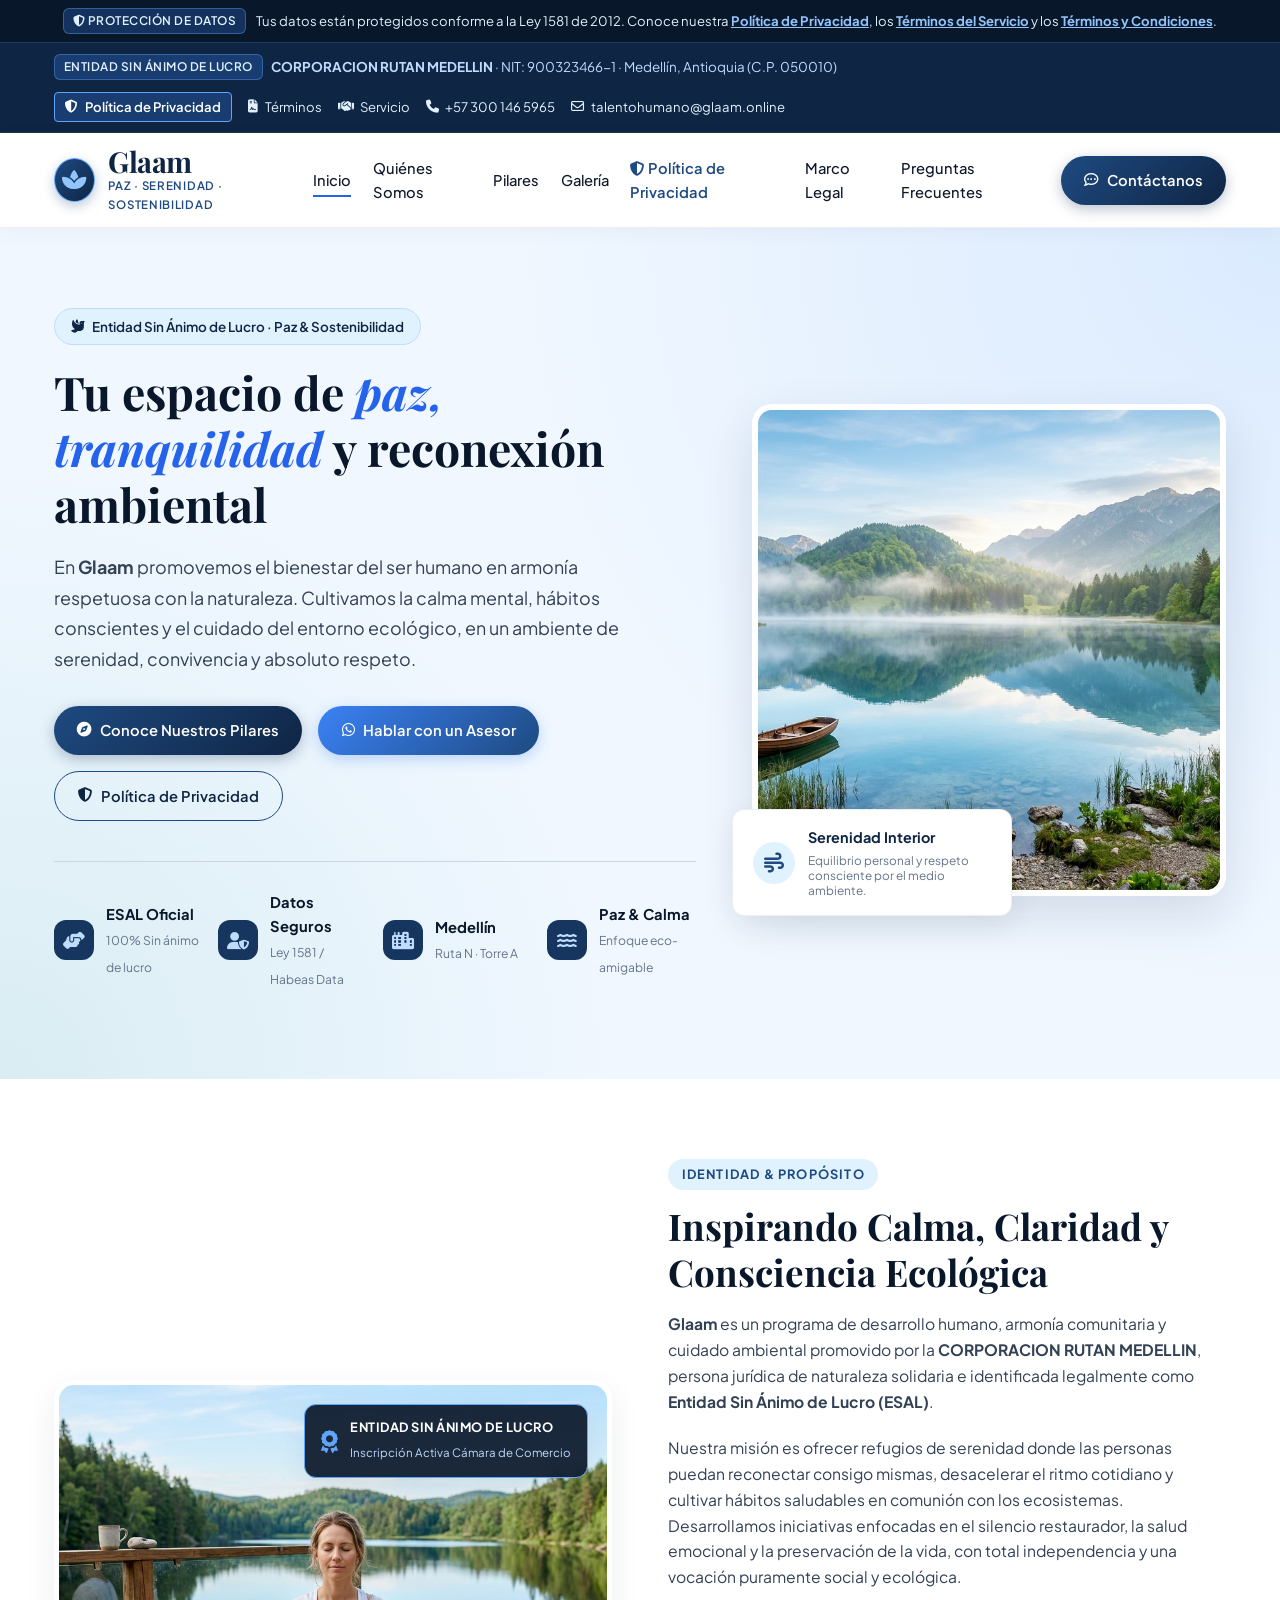
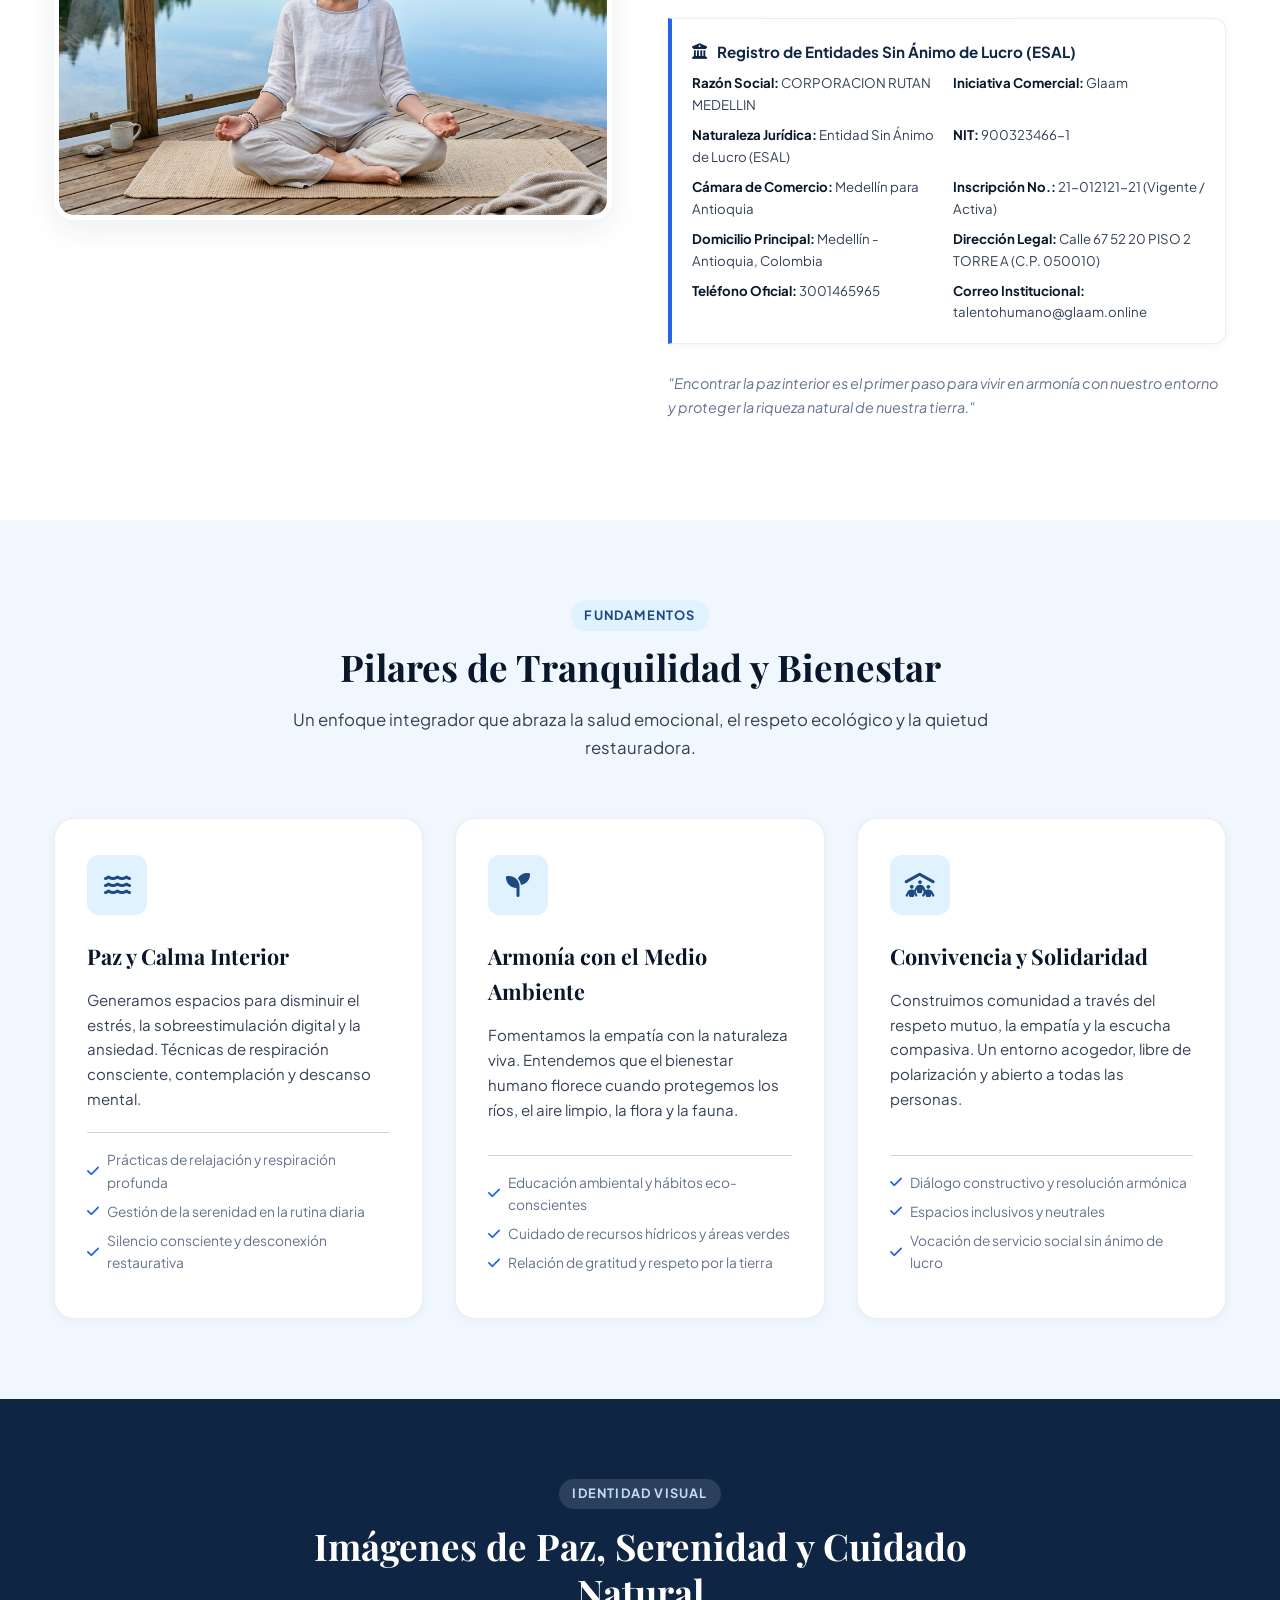
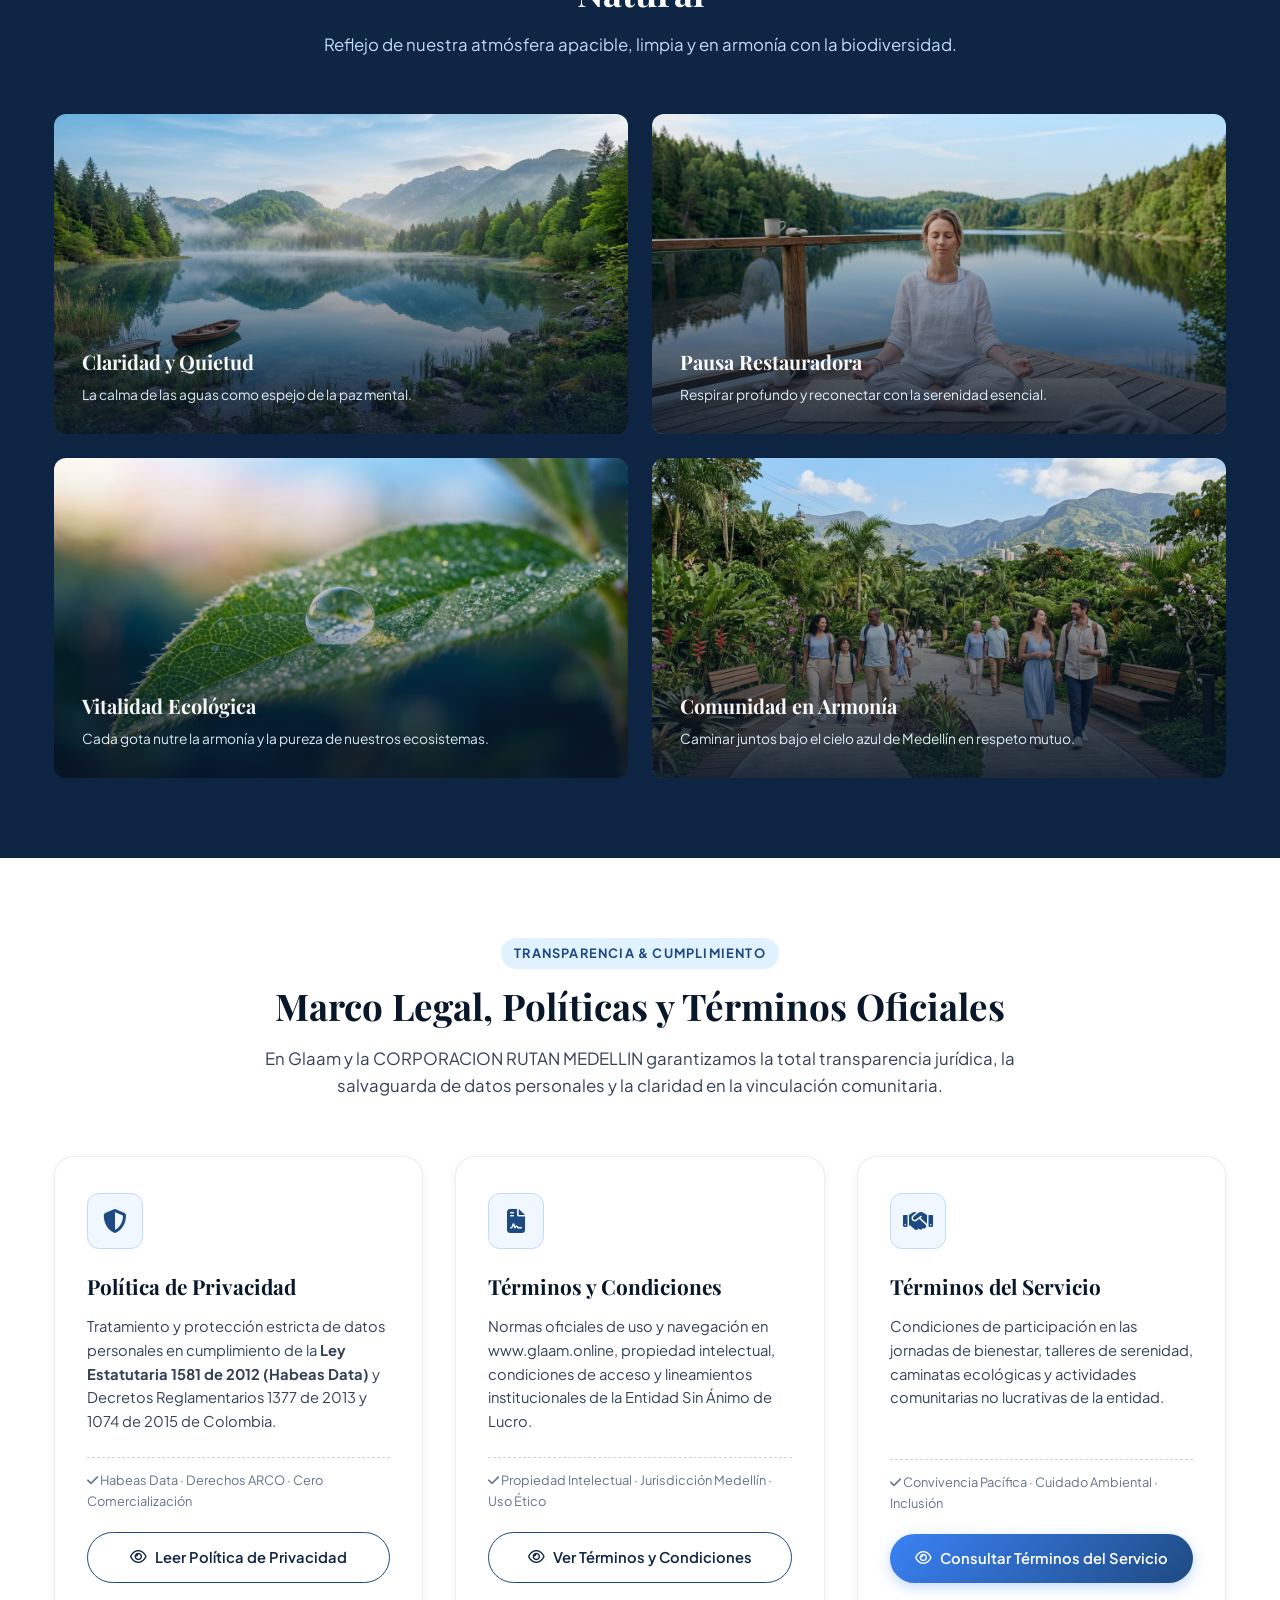
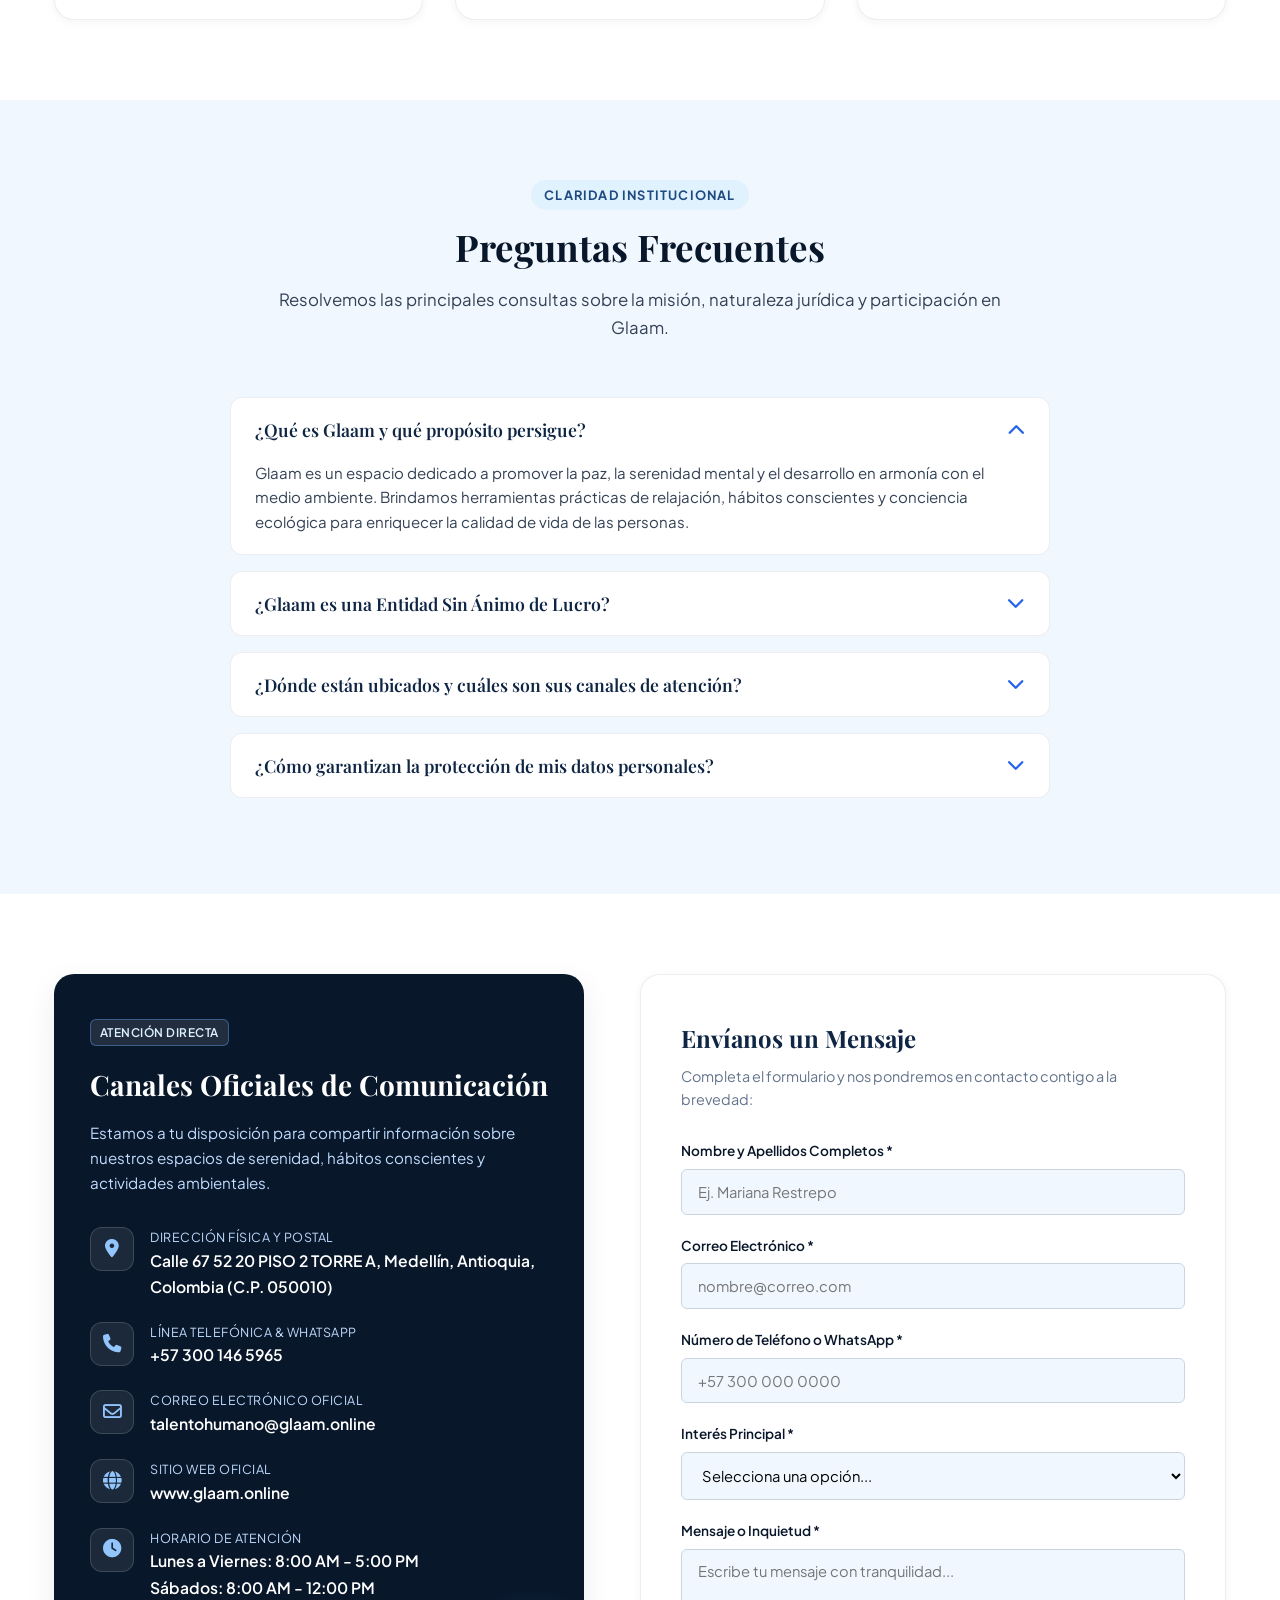
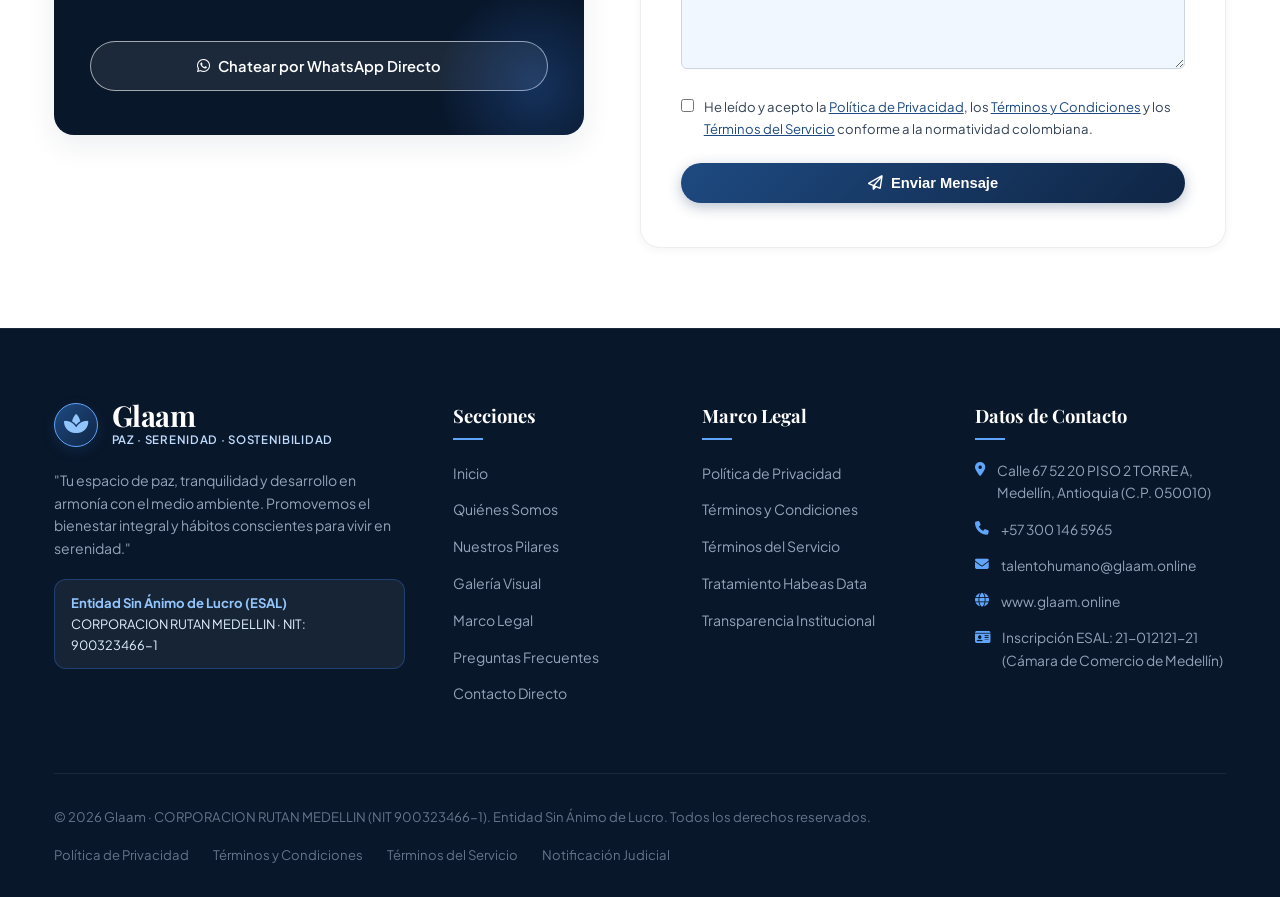
==== index.html @ e5fedb7f "Sitio web oficial de Glaam - CORPORACION RUTAN MEDELLIN - Entidad Sin Animo de Lucro" ====
<!DOCTYPE html>
<html lang="es">
<head>
    <meta charset="UTF-8">
    <meta name="viewport" content="width=device-width, initial-scale=1.0">
    <title>Glaam | Paz, Tranquilidad y Armonía Ambiental · ESAL Medellín</title>
    <meta name="description" content="Glaam es un espacio de paz interior, serenidad y desarrollo amigable con el medio ambiente, impulsado por CORPORACION RUTAN MEDELLIN (NIT 900323466-1), Entidad Sin Ánimo de Lucro en Medellín, Antioquia.">
    <meta name="keywords" content="Glaam, paz, tranquilidad, bienestar, medio ambiente, sostenibilidad, serenidad, meditación, Medellín, Antioquia, Corporacion Ruta N, Entidad Sin Ánimo de Lucro, política de privacidad, términos y condiciones">
    <meta name="robots" content="index, follow">

    <!-- Open Graph / Meta -->
    <meta property="og:type" content="website">
    <meta property="og:url" content="https://glaam.online/">
    <meta property="og:title" content="Glaam | Paz, Serenidad y Armonía Ambiental">
    <meta property="og:description" content="Tu espacio de paz, tranquilidad y desarrollo en armonía con el medio ambiente. Entidad Sin Ánimo de Lucro en Medellín.">
    <meta property="og:image" content="https://glaam.online/glaam_paz_naturaleza_azul.jpg">

    <!-- Google Fonts -->
    <link rel="preconnect" href="https://fonts.googleapis.com">
    <link rel="preconnect" href="https://fonts.gstatic.com" crossorigin>
    <link href="https://fonts.googleapis.com/css2?family=Playfair+Display:ital,wght@0,600;0,700;1,400&family=Plus+Jakarta+Sans:wght@300;400;500;600;700&display=swap" rel="stylesheet">
    
    <!-- Font Awesome -->
    <link rel="stylesheet" href="https://cdnjs.cloudflare.com/ajax/libs/font-awesome/6.4.0/css/all.min.css">
    
    <!-- Estilos -->
    <link rel="stylesheet" href="styles.css">
</head>
<body>

    <!-- BANNER PERMANENTE DE PRIVACIDAD Y TRANSPARENCIA (INICIO DE PÁGINA) -->
    <div class="privacy-alert-banner">
        <div class="container privacy-alert-content">
            <span class="esal-badge-mini"><i class="fa-solid fa-shield-halved"></i> Protección de Datos</span>
            <span>Tus datos están protegidos conforme a la Ley 1581 de 2012. Conoce nuestra <a href="politica-de-privacidad.html"><strong>Política de Privacidad</strong></a>, los <a href="terminos-del-servicio.html"><strong>Términos del Servicio</strong></a> y los <a href="terminos-y-condiciones.html"><strong>Términos y Condiciones</strong></a>.</span>
        </div>
    </div>

    <!-- BARRA SUPERIOR INSTITUCIONAL -->
    <div class="top-bar">
        <div class="container top-bar-content">
            <div class="top-bar-badge">
                <span class="esal-badge-mini">Entidad Sin Ánimo de Lucro</span>
                <span><strong>CORPORACION RUTAN MEDELLIN</strong> · NIT: 900323466-1 · Medellín, Antioquia (C.P. 050010)</span>
            </div>
            <div class="top-bar-links">
                <a href="politica-de-privacidad.html" class="top-bar-privacy-btn"><i class="fa-solid fa-shield-halved"></i> Política de Privacidad</a>
                <a href="terminos-y-condiciones.html"><i class="fa-solid fa-file-contract"></i> Términos</a>
                <a href="terminos-del-servicio.html"><i class="fa-solid fa-handshake"></i> Servicio</a>
                <a href="tel:3001465965"><i class="fa-solid fa-phone"></i> +57 300 146 5965</a>
                <a href="mailto:talentohumano@glaam.online"><i class="fa-regular fa-envelope"></i> talentohumano@glaam.online</a>
            </div>
        </div>
    </div>

    <!-- NAVBAR NAVEGACIÓN -->
    <header class="navbar">
        <div class="container nav-container">
            <a href="index.html" class="brand-logo" aria-label="Glaam Inicio">
                <div class="logo-symbol">
                    <i class="fa-solid fa-spa"></i>
                </div>
                <div class="logo-text-block">
                    <span class="logo-title">Glaam</span>
                    <span class="logo-subtitle">Paz · Serenidad · Sostenibilidad</span>
                </div>
            </a>

            <nav class="nav-links">
                <a href="#inicio" class="nav-link active">Inicio</a>
                <a href="#quienes-somos" class="nav-link">Quiénes Somos</a>
                <a href="#pilares" class="nav-link">Pilares</a>
                <a href="#galeria" class="nav-link">Galería</a>
                <a href="politica-de-privacidad.html" class="nav-link nav-privacy-link"><i class="fa-solid fa-shield-halved"></i> Política de Privacidad</a>
                <a href="#marco-legal" class="nav-link">Marco Legal</a>
                <a href="#faq" class="nav-link">Preguntas Frecuentes</a>
                <a href="#contacto" class="btn btn-primary"><i class="fa-regular fa-comment-dots"></i> Contáctanos</a>
            </nav>

            <button class="mobile-menu-btn" aria-label="Menú de navegación">
                <i class="fa-solid fa-bars"></i>
            </button>
        </div>
    </header>

    <!-- SECCIÓN HERO -->
    <section id="inicio" class="hero">
        <div class="container">
            <div class="hero-grid">
                <div class="hero-content">
                    <div class="hero-badge">
                        <i class="fa-solid fa-dove"></i>
                        <span>Entidad Sin Ánimo de Lucro · Paz & Sostenibilidad</span>
                    </div>

                    <h1 class="hero-title">
                        Tu espacio de <span>paz, tranquilidad</span> y reconexión ambiental
                    </h1>

                    <p class="hero-description">
                        En <strong>Glaam</strong> promovemos el bienestar del ser humano en armonía respetuosa con la naturaleza. Cultivamos la calma mental, hábitos conscientes y el cuidado del entorno ecológico, en un ambiente de serenidad, convivencia y absoluto respeto.
                    </p>

                    <div class="hero-actions">
                        <a href="#pilares" class="btn btn-primary">
                            <i class="fa-solid fa-compass"></i> Conoce Nuestros Pilares
                        </a>
                        <a href="https://wa.me/573001465965?text=Hola,%20deseo%20conocer%20más%20sobre%20los%20espacios%20de%20bienestar%20y%20tranquilidad%20de%20Glaam" target="_blank" rel="noopener" class="btn btn-secondary">
                            <i class="fa-brands fa-whatsapp"></i> Hablar con un Asesor
                        </a>
                        <a href="politica-de-privacidad.html" class="btn btn-outline">
                            <i class="fa-solid fa-shield-halved"></i> Política de Privacidad
                        </a>
                    </div>

                    <div class="hero-trust-row-4">
                        <div class="trust-item">
                            <div class="trust-icon">
                                <i class="fa-solid fa-handshake-angle"></i>
                            </div>
                            <div class="trust-text">
                                <strong>ESAL Oficial</strong>
                                <span>100% Sin ánimo de lucro</span>
                            </div>
                        </div>

                        <div class="trust-item">
                            <div class="trust-icon">
                                <i class="fa-solid fa-user-shield"></i>
                            </div>
                            <div class="trust-text">
                                <a href="politica-de-privacidad.html"><strong>Datos Seguros</strong></a>
                                <span>Ley 1581 / Habeas Data</span>
                            </div>
                        </div>

                        <div class="trust-item">
                            <div class="trust-icon">
                                <i class="fa-solid fa-city"></i>
                            </div>
                            <div class="trust-text">
                                <strong>Medellín</strong>
                                <span>Ruta N · Torre A</span>
                            </div>
                        </div>

                        <div class="trust-item">
                            <div class="trust-icon">
                                <i class="fa-solid fa-water"></i>
                            </div>
                            <div class="trust-text">
                                <strong>Paz & Calma</strong>
                                <span>Enfoque eco-amigable</span>
                            </div>
                        </div>
                    </div>
                </div>

                <div class="hero-visual">
                    <div class="hero-image-card">
                        <img src="glaam_paz_naturaleza_azul.jpg" alt="Glaam - Paz, serenidad y naturaleza en azul">
                    </div>
                    <div class="floating-badge">
                        <div class="floating-badge-icon">
                            <i class="fa-solid fa-wind"></i>
                        </div>
                        <div class="floating-badge-text">
                            <h5>Serenidad Interior</h5>
                            <p>Equilibrio personal y respeto consciente por el medio ambiente.</p>
                        </div>
                    </div>
                </div>
            </div>
        </div>
    </section>

    <!-- SECCIÓN QUIÉNES SOMOS / INSTITUCIONAL -->
    <section id="quienes-somos" class="section section-bg-white">
        <div class="container">
            <div class="about-grid">
                <div class="about-image-wrapper">
                    <div class="about-image">
                        <img src="glaam_bienestar_serenidad.jpg" alt="Bienestar, meditación y tranquilidad en Glaam">
                    </div>
                    <div class="esal-verified-stamp">
                        <div class="esal-stamp-icon">
                            <i class="fa-solid fa-award"></i>
                        </div>
                        <div class="esal-stamp-text">
                            <strong>Entidad Sin Ánimo de Lucro</strong>
                            <span>Inscripción Activa Cámara de Comercio</span>
                        </div>
                    </div>
                </div>

                <div class="about-content">
                    <span class="section-tag">Identidad & Propósito</span>
                    <h2 class="section-title">Inspirando Calma, Claridad y Consciencia Ecológica</h2>
                    
                    <p>
                        <strong>Glaam</strong> es un programa de desarrollo humano, armonía comunitaria y cuidado ambiental promovido por la <strong>CORPORACION RUTAN MEDELLIN</strong>, persona jurídica de naturaleza solidaria e identificada legalmente como <strong>Entidad Sin Ánimo de Lucro (ESAL)</strong>.
                    </p>
                    <p>
                        Nuestra misión es ofrecer refugios de serenidad donde las personas puedan reconectar consigo mismas, desacelerar el ritmo cotidiano y cultivar hábitos saludables en comunión con los ecosistemas. Desarrollamos iniciativas enfocadas en el silencio restaurador, la salud emocional y la preservación de la vida, con total independencia y una vocación puramente social y ecológica.
                    </p>

                    <!-- CUADRO DE REGISTRO MERCANTIL CÁMARA DE COMERCIO DE MEDELLÍN -->
                    <div class="chamber-box" id="transparencia">
                        <div class="chamber-header">
                            <i class="fa-solid fa-building-columns"></i>
                            <span>Registro de Entidades Sin Ánimo de Lucro (ESAL)</span>
                        </div>
                        <ul class="chamber-list">
                            <li><strong>Razón Social:</strong> CORPORACION RUTAN MEDELLIN</li>
                            <li><strong>Iniciativa Comercial:</strong> Glaam</li>
                            <li><strong>Naturaleza Jurídica:</strong> Entidad Sin Ánimo de Lucro (ESAL)</li>
                            <li><strong>NIT:</strong> 900323466-1</li>
                            <li><strong>Cámara de Comercio:</strong> Medellín para Antioquia</li>
                            <li><strong>Inscripción No.:</strong> 21-012121-21 (Vigente / Activa)</li>
                            <li><strong>Domicilio Principal:</strong> Medellín - Antioquia, Colombia</li>
                            <li><strong>Dirección Legal:</strong> Calle 67 52 20 PISO 2 TORRE A (C.P. 050010)</li>
                            <li><strong>Teléfono Oficial:</strong> 3001465965</li>
                            <li><strong>Correo Institucional:</strong> talentohumano@glaam.online</li>
                        </ul>
                    </div>

                    <p style="font-size: 0.9rem; color: var(--text-muted); font-style: italic;">
                        "Encontrar la paz interior es el primer paso para vivir en armonía con nuestro entorno y proteger la riqueza natural de nuestra tierra."
                    </p>
                </div>
            </div>
        </div>
    </section>

    <!-- SECCIÓN PILARES FUNDAMENTALES -->
    <section id="pilares" class="section">
        <div class="container">
            <div class="section-header">
                <span class="section-tag">Fundamentos</span>
                <h2 class="section-title">Pilares de Tranquilidad y Bienestar</h2>
                <p class="section-desc">
                    Un enfoque integrador que abraza la salud emocional, el respeto ecológico y la quietud restauradora.
                </p>
            </div>

            <div class="pillars-grid">
                <!-- Pilar 1 -->
                <div class="pillar-card">
                    <div class="pillar-icon-box">
                        <i class="fa-solid fa-water"></i>
                    </div>
                    <h4>Paz y Calma Interior</h4>
                    <p>
                        Generamos espacios para disminuir el estrés, la sobreestimulación digital y la ansiedad. Técnicas de respiración consciente, contemplación y descanso mental.
                    </p>
                    <ul class="pillar-features">
                        <li><i class="fa-solid fa-check"></i> Prácticas de relajación y respiración profunda</li>
                        <li><i class="fa-solid fa-check"></i> Gestión de la serenidad en la rutina diaria</li>
                        <li><i class="fa-solid fa-check"></i> Silencio consciente y desconexión restaurativa</li>
                    </ul>
                </div>

                <!-- Pilar 2 -->
                <div class="pillar-card">
                    <div class="pillar-icon-box">
                        <i class="fa-solid fa-seedling"></i>
                    </div>
                    <h4>Armonía con el Medio Ambiente</h4>
                    <p>
                        Fomentamos la empatía con la naturaleza viva. Entendemos que el bienestar humano florece cuando protegemos los ríos, el aire limpio, la flora y la fauna.
                    </p>
                    <ul class="pillar-features">
                        <li><i class="fa-solid fa-check"></i> Educación ambiental y hábitos eco-conscientes</li>
                        <li><i class="fa-solid fa-check"></i> Cuidado de recursos hídricos y áreas verdes</li>
                        <li><i class="fa-solid fa-check"></i> Relación de gratitud y respeto por la tierra</li>
                    </ul>
                </div>

                <!-- Pilar 3 -->
                <div class="pillar-card">
                    <div class="pillar-icon-box">
                        <i class="fa-solid fa-people-roof"></i>
                    </div>
                    <h4>Convivencia y Solidaridad</h4>
                    <p>
                        Construimos comunidad a través del respeto mutuo, la empatía y la escucha compasiva. Un entorno acogedor, libre de polarización y abierto a todas las personas.
                    </p>
                    <ul class="pillar-features">
                        <li><i class="fa-solid fa-check"></i> Diálogo constructivo y resolución armónica</li>
                        <li><i class="fa-solid fa-check"></i> Espacios inclusivos y neutrales</li>
                        <li><i class="fa-solid fa-check"></i> Vocación de servicio social sin ánimo de lucro</li>
                    </ul>
                </div>
            </div>
        </div>
    </section>

    <!-- GALERÍA VISUAL (4 IMÁGENES OFICIALES) -->
    <section id="galeria" class="section section-bg-blue">
        <div class="container">
            <div class="section-header">
                <span class="section-tag light">Identidad Visual</span>
                <h2 class="section-title light">Imágenes de Paz, Serenidad y Cuidado Natural</h2>
                <p class="section-desc light">
                    Reflejo de nuestra atmósfera apacible, limpia y en armonía con la biodiversidad.
                </p>
            </div>

            <div class="gallery-grid-4">
                <div class="gallery-item">
                    <img src="glaam_paz_naturaleza_azul.jpg" alt="Aguas cristalinas y montañas en tonos azulados">
                    <div class="gallery-overlay">
                        <h5>Claridad y Quietud</h5>
                        <p>La calma de las aguas como espejo de la paz mental.</p>
                    </div>
                </div>

                <div class="gallery-item">
                    <img src="glaam_bienestar_serenidad.jpg" alt="Meditación y pausa consciente en entorno natural">
                    <div class="gallery-overlay">
                        <h5>Pausa Restauradora</h5>
                        <p>Respirar profundo y reconectar con la serenidad esencial.</p>
                    </div>
                </div>

                <div class="gallery-item">
                    <img src="glaam_sostenibilidad_armonia.jpg" alt="Rocío cristalino sobre hojas verdes en matices azules">
                    <div class="gallery-overlay">
                        <h5>Vitalidad Ecológica</h5>
                        <p>Cada gota nutre la armonía y la pureza de nuestros ecosistemas.</p>
                    </div>
                </div>

                <div class="gallery-item">
                    <img src="glaam_comunidad_eco_tranquilidad.jpg" alt="Personas disfrutando en armonía un parque ecológico en Medellín">
                    <div class="gallery-overlay">
                        <h5>Comunidad en Armonía</h5>
                        <p>Caminar juntos bajo el cielo azul de Medellín en respeto mutuo.</p>
                    </div>
                </div>
            </div>
        </div>
    </section>

    <!-- SECCIÓN MARCO LEGAL Y POLÍTICAS INSTITUCIONALES -->
    <section id="marco-legal" class="section section-bg-white">
        <div class="container">
            <div class="section-header">
                <span class="section-tag">Transparencia & Cumplimiento</span>
                <h2 class="section-title">Marco Legal, Políticas y Términos Oficiales</h2>
                <p class="section-desc">
                    En Glaam y la CORPORACION RUTAN MEDELLIN garantizamos la total transparencia jurídica, la salvaguarda de datos personales y la claridad en la vinculación comunitaria.
                </p>
            </div>

            <div class="legal-cards-grid">
                <!-- Tarjeta 1: Política de Privacidad -->
                <div class="legal-card">
                    <div class="legal-card-icon">
                        <i class="fa-solid fa-shield-halved"></i>
                    </div>
                    <h4>Política de Privacidad</h4>
                    <p>
                        Tratamiento y protección estricta de datos personales en cumplimiento de la <strong>Ley Estatutaria 1581 de 2012 (Habeas Data)</strong> y Decretos Reglamentarios 1377 de 2013 y 1074 de 2015 de Colombia.
                    </p>
                    <div class="legal-card-meta">
                        <i class="fa-solid fa-check"></i> Habeas Data · Derechos ARCO · Cero Comercialización
                    </div>
                    <a href="politica-de-privacidad.html" class="btn btn-outline legal-card-btn">
                        <i class="fa-regular fa-eye"></i> Leer Política de Privacidad
                    </a>
                </div>

                <!-- Tarjeta 2: Términos y Condiciones -->
                <div class="legal-card">
                    <div class="legal-card-icon">
                        <i class="fa-solid fa-file-contract"></i>
                    </div>
                    <h4>Términos y Condiciones</h4>
                    <p>
                        Normas oficiales de uso y navegación en www.glaam.online, propiedad intelectual, condiciones de acceso y lineamientos institucionales de la Entidad Sin Ánimo de Lucro.
                    </p>
                    <div class="legal-card-meta">
                        <i class="fa-solid fa-check"></i> Propiedad Intelectual · Jurisdicción Medellín · Uso Ético
                    </div>
                    <a href="terminos-y-condiciones.html" class="btn btn-outline legal-card-btn">
                        <i class="fa-regular fa-eye"></i> Ver Términos y Condiciones
                    </a>
                </div>

                <!-- Tarjeta 3: Términos del Servicio -->
                <div class="legal-card">
                    <div class="legal-card-icon">
                        <i class="fa-solid fa-handshake"></i>
                    </div>
                    <h4>Términos del Servicio</h4>
                    <p>
                        Condiciones de participación en las jornadas de bienestar, talleres de serenidad, caminatas ecológicas y actividades comunitarias no lucrativas de la entidad.
                    </p>
                    <div class="legal-card-meta">
                        <i class="fa-solid fa-check"></i> Convivencia Pacífica · Cuidado Ambiental · Inclusión
                    </div>
                    <a href="terminos-del-servicio.html" class="btn btn-secondary legal-card-btn">
                        <i class="fa-regular fa-eye"></i> Consultar Términos del Servicio
                    </a>
                </div>
            </div>
        </div>
    </section>

    <!-- PREGUNTAS FRECUENTES (FAQ) -->
    <section id="faq" class="section">
        <div class="container">
            <div class="section-header">
                <span class="section-tag">Claridad Institucional</span>
                <h2 class="section-title">Preguntas Frecuentes</h2>
                <p class="section-desc">
                    Resolvemos las principales consultas sobre la misión, naturaleza jurídica y participación en Glaam.
                </p>
            </div>

            <div class="faq-container">
                <div class="faq-item active">
                    <button class="faq-question">
                        <span>¿Qué es Glaam y qué propósito persigue?</span>
                        <i class="fa-solid fa-chevron-down"></i>
                    </button>
                    <div class="faq-answer">
                        Glaam es un espacio dedicado a promover la paz, la serenidad mental y el desarrollo en armonía con el medio ambiente. Brindamos herramientas prácticas de relajación, hábitos conscientes y conciencia ecológica para enriquecer la calidad de vida de las personas.
                    </div>
                </div>

                <div class="faq-item">
                    <button class="faq-question">
                        <span>¿Glaam es una Entidad Sin Ánimo de Lucro?</span>
                        <i class="fa-solid fa-chevron-down"></i>
                    </button>
                    <div class="faq-answer">
                        Sí. Glaam es una iniciativa institucional de la <strong>CORPORACION RUTAN MEDELLIN</strong>, persona jurídica constituida formalmente como <strong>Entidad Sin Ánimo de Lucro (ESAL)</strong>, con NIT 900323466-1 y registro ante la Cámara de Comercio de Medellín para Antioquia (Inscripción No. 21-012121-21).
                    </div>
                </div>

                <div class="faq-item">
                    <button class="faq-question">
                        <span>¿Dónde están ubicados y cuáles son sus canales de atención?</span>
                        <i class="fa-solid fa-chevron-down"></i>
                    </button>
                    <div class="faq-answer">
                        Nuestra sede principal se encuentra en <strong>Calle 67 52 20 PISO 2 TORRE A, Medellín, Antioquia, Colombia (C.P. 050010)</strong>. Puedes comunicarte vía telefónica o WhatsApp al <strong>+57 300 146 5965</strong>, por correo electrónico a <strong>talentohumano@glaam.online</strong> o en nuestra web oficial <strong>www.glaam.online</strong>.
                    </div>
                </div>

                <div class="faq-item">
                    <button class="faq-question">
                        <span>¿Cómo garantizan la protección de mis datos personales?</span>
                        <i class="fa-solid fa-chevron-down"></i>
                    </button>
                    <div class="faq-answer">
                        Bajo la Ley Estatutaria 1581 de 2012 (Habeas Data de Colombia), protegemos la confidencialidad de tu información bajo altos estándares de seguridad. Consulta en detalle nuestra <a href="politica-de-privacidad.html" style="color:var(--blue-700); text-decoration:underline;">Política de Privacidad</a>, los <a href="terminos-y-condiciones.html" style="color:var(--blue-700); text-decoration:underline;">Términos y Condiciones</a> y los <a href="terminos-del-servicio.html" style="color:var(--blue-700); text-decoration:underline;">Términos del Servicio</a>.
                    </div>
                </div>
            </div>
        </div>
    </section>

    <!-- SECCIÓN CONTACTO DIRECTO -->
    <section id="contacto" class="section section-bg-white">
        <div class="container">
            <div class="contact-grid">
                <!-- Información de contacto -->
                <div class="contact-info-card">
                    <span class="esal-badge-mini" style="background:rgba(255,255,255,0.1); margin-bottom:1rem; display:inline-block;">Atención Directa</span>
                    <h3>Canales Oficiales de Comunicación</h3>
                    <p>
                        Estamos a tu disposición para compartir información sobre nuestros espacios de serenidad, hábitos conscientes y actividades ambientales.
                    </p>

                    <div class="contact-channels">
                        <div class="channel-item">
                            <div class="channel-icon">
                                <i class="fa-solid fa-location-dot"></i>
                            </div>
                            <div class="channel-details">
                                <span>Dirección Física y Postal</span>
                                <strong>Calle 67 52 20 PISO 2 TORRE A, Medellín, Antioquia, Colombia (C.P. 050010)</strong>
                            </div>
                        </div>

                        <div class="channel-item">
                            <div class="channel-icon">
                                <i class="fa-solid fa-phone"></i>
                            </div>
                            <div class="channel-details">
                                <span>Línea Telefónica & WhatsApp</span>
                                <a href="tel:3001465965">+57 300 146 5965</a>
                            </div>
                        </div>

                        <div class="channel-item">
                            <div class="channel-icon">
                                <i class="fa-regular fa-envelope"></i>
                            </div>
                            <div class="channel-details">
                                <span>Correo Electrónico Oficial</span>
                                <a href="mailto:talentohumano@glaam.online">talentohumano@glaam.online</a>
                            </div>
                        </div>

                        <div class="channel-item">
                            <div class="channel-icon">
                                <i class="fa-solid fa-globe"></i>
                            </div>
                            <div class="channel-details">
                                <span>Sitio Web Oficial</span>
                                <a href="https://glaam.online" target="_blank" rel="noopener">www.glaam.online</a>
                            </div>
                        </div>

                        <div class="channel-item">
                            <div class="channel-icon">
                                <i class="fa-solid fa-clock"></i>
                            </div>
                            <div class="channel-details">
                                <span>Horario de Atención</span>
                                <strong>Lunes a Viernes: 8:00 AM - 5:00 PM<br>Sábados: 8:00 AM - 12:00 PM</strong>
                            </div>
                        </div>
                    </div>

                    <a href="https://wa.me/573001465965?text=Hola,%20deseo%20comunicarme%20con%20Glaam" target="_blank" rel="noopener" class="btn btn-outline-white" style="width: 100%;">
                        <i class="fa-brands fa-whatsapp"></i> Chatear por WhatsApp Directo
                    </a>
                </div>

                <!-- Formulario de contacto -->
                <div class="contact-form-card">
                    <h4>Envíanos un Mensaje</h4>
                    <p>Completa el formulario y nos pondremos en contacto contigo a la brevedad:</p>

                    <form id="glaam-contact-form">
                        <div class="form-group">
                            <label for="form-name">Nombre y Apellidos Completos *</label>
                            <input type="text" id="form-name" class="form-control" placeholder="Ej. Mariana Restrepo" required>
                        </div>

                        <div class="form-group">
                            <label for="form-email">Correo Electrónico *</label>
                            <input type="email" id="form-email" class="form-control" placeholder="nombre@correo.com" required>
                        </div>

                        <div class="form-group">
                            <label for="form-phone">Número de Teléfono o WhatsApp *</label>
                            <input type="tel" id="form-phone" class="form-control" placeholder="+57 300 000 0000" required>
                        </div>

                        <div class="form-group">
                            <label for="form-interest">Interés Principal *</label>
                            <select id="form-interest" class="form-control" required>
                                <option value="">Selecciona una opción...</option>
                                <option value="paz">Talleres de Paz Interior y Serenidad</option>
                                <option value="ambiente">Educación y Conciencia Ambiental</option>
                                <option value="institucional">Información Institucional / ESAL</option>
                                <option value="otro">Otra consulta</option>
                            </select>
                        </div>

                        <div class="form-group">
                            <label for="form-message">Mensaje o Inquietud *</label>
                            <textarea id="form-message" class="form-control" placeholder="Escribe tu mensaje con tranquilidad..." required></textarea>
                        </div>

                        <div class="form-checkbox">
                            <input type="checkbox" id="form-privacy" required>
                            <label for="form-privacy">
                                He leído y acepto la <a href="politica-de-privacidad.html" target="_blank">Política de Privacidad</a>, los <a href="terminos-y-condiciones.html" target="_blank">Términos y Condiciones</a> y los <a href="terminos-del-servicio.html" target="_blank">Términos del Servicio</a> conforme a la normatividad colombiana.
                            </label>
                        </div>

                        <button type="submit" class="btn btn-primary" style="width: 100%;">
                            <i class="fa-regular fa-paper-plane"></i> Enviar Mensaje
                        </button>
                    </form>
                </div>
            </div>
        </div>
    </section>

    <!-- FOOTER INSTITUCIONAL -->
    <footer class="site-footer">
        <div class="container">
            <div class="footer-grid">
                <!-- Columna 1: Marca y ESAL -->
                <div class="footer-col-brand">
                    <div class="brand-logo">
                        <div class="logo-symbol"><i class="fa-solid fa-spa"></i></div>
                        <div class="logo-text-block">
                            <span class="logo-title">Glaam</span>
                            <span class="logo-subtitle">Paz · Serenidad · Sostenibilidad</span>
                        </div>
                    </div>
                    <p>
                        "Tu espacio de paz, tranquilidad y desarrollo en armonía con el medio ambiente. Promovemos el bienestar integral y hábitos conscientes para vivir en serenidad."
                    </p>
                    <div class="footer-esal-badge">
                        <strong>Entidad Sin Ánimo de Lucro (ESAL)</strong>
                        <span>CORPORACION RUTAN MEDELLIN · NIT: 900323466-1</span>
                    </div>
                </div>

                <!-- Columna 2: Navegación -->
                <div>
                    <h4 class="footer-heading">Secciones</h4>
                    <ul class="footer-links">
                        <li><a href="#inicio">Inicio</a></li>
                        <li><a href="#quienes-somos">Quiénes Somos</a></li>
                        <li><a href="#pilares">Nuestros Pilares</a></li>
                        <li><a href="#galeria">Galería Visual</a></li>
                        <li><a href="#marco-legal">Marco Legal</a></li>
                        <li><a href="#faq">Preguntas Frecuentes</a></li>
                        <li><a href="#contacto">Contacto Directo</a></li>
                    </ul>
                </div>

                <!-- Columna 3: Legal & Cumplimiento -->
                <div>
                    <h4 class="footer-heading">Marco Legal</h4>
                    <ul class="footer-links">
                        <li><a href="politica-de-privacidad.html">Política de Privacidad</a></li>
                        <li><a href="terminos-y-condiciones.html">Términos y Condiciones</a></li>
                        <li><a href="terminos-del-servicio.html">Términos del Servicio</a></li>
                        <li><a href="politica-de-privacidad.html#habeas-data">Tratamiento Habeas Data</a></li>
                        <li><a href="#transparencia">Transparencia Institucional</a></li>
                    </ul>
                </div>

                <!-- Columna 4: Contacto Oficial -->
                <div>
                    <h4 class="footer-heading">Datos de Contacto</h4>
                    <ul class="footer-contact-list">
                        <li>
                            <i class="fa-solid fa-location-dot"></i>
                            <span>Calle 67 52 20 PISO 2 TORRE A, Medellín, Antioquia (C.P. 050010)</span>
                        </li>
                        <li>
                            <i class="fa-solid fa-phone"></i>
                            <span>+57 300 146 5965</span>
                        </li>
                        <li>
                            <i class="fa-solid fa-envelope"></i>
                            <span>talentohumano@glaam.online</span>
                        </li>
                        <li>
                            <i class="fa-solid fa-globe"></i>
                            <span>www.glaam.online</span>
                        </li>
                        <li>
                            <i class="fa-solid fa-id-card"></i>
                            <span>Inscripción ESAL: 21-012121-21 (Cámara de Comercio de Medellín)</span>
                        </li>
                    </ul>
                </div>
            </div>

            <div class="footer-bottom">
                <p>&copy; 2026 Glaam · CORPORACION RUTAN MEDELLIN (NIT 900323466-1). Entidad Sin Ánimo de Lucro. Todos los derechos reservados.</p>
                <div class="footer-legal-links">
                    <a href="politica-de-privacidad.html">Política de Privacidad</a>
                    <a href="terminos-y-condiciones.html">Términos y Condiciones</a>
                    <a href="terminos-del-servicio.html">Términos del Servicio</a>
                    <a href="mailto:talentohumano@glaam.online">Notificación Judicial</a>
                </div>
            </div>
        </div>
    </footer>

    <!-- Scripts -->
    <script src="app.js"></script>
</body>
</html>
---- styles.css ----
/* ==========================================================================
   GLAAM - ESTILOS OFICIALES
   Iniciativa de Bienestar, Paz y Armonía Ambiental
   CORPORACION RUTAN MEDELLIN · Entidad Sin Ánimo de Lucro (ESAL)
   ========================================================================== */

:root {
    --blue-950: #09172a;
    --blue-900: #0f2544;
    --blue-800: #16365f;
    --blue-700: #1e4a81;
    --blue-600: #2563eb;
    --blue-500: #3b82f6;
    --blue-400: #60a5fa;
    --blue-300: #93c5fd;
    --blue-200: #bfdbfe;
    --blue-100: #e0f2fe;
    --blue-50: #f0f7ff;

    --ocean-teal: #0d9488;
    --ocean-light: #ccfbf1;
    --sky-soft: #f8fafc;

    --text-primary: #0f172a;
    --text-secondary: #334155;
    --text-muted: #64748b;
    --text-inverse: #ffffff;

    --white: #ffffff;
    --card-bg: #ffffff;
    --border-color: #cbd5e1;
    --border-light: rgba(15, 37, 68, 0.08);

    --font-heading: 'Playfair Display', Georgia, serif;
    --font-body: 'Plus Jakarta Sans', system-ui, -apple-system, sans-serif;

    --radius-sm: 6px;
    --radius-md: 12px;
    --radius-lg: 20px;
    --radius-full: 9999px;

    --shadow-sm: 0 2px 10px rgba(15, 37, 68, 0.05);
    --shadow-md: 0 10px 30px rgba(15, 37, 68, 0.08);
    --shadow-lg: 0 20px 50px rgba(15, 37, 68, 0.12);
    --transition: all 0.3s cubic-bezier(0.16, 1, 0.3, 1);
}

*, *::before, *::after {
    box-sizing: border-box;
    margin: 0;
    padding: 0;
}

html {
    scroll-behavior: smooth;
    font-size: 16px;
}

body {
    font-family: var(--font-body);
    color: var(--text-primary);
    background-color: var(--blue-50);
    line-height: 1.65;
    -webkit-font-smoothing: antialiased;
}

img {
    max-width: 100%;
    height: auto;
    display: block;
}

a {
    color: inherit;
    text-decoration: none;
    transition: var(--transition);
}

.container {
    width: 100%;
    max-width: 1220px;
    margin-left: auto;
    margin-right: auto;
    padding-left: 1.5rem;
    padding-right: 1.5rem;
}

/* BANNER DE PRIVACIDAD Y TRANSPARENCIA SUPERIOR */
.privacy-alert-banner {
    background: var(--blue-950);
    color: var(--blue-100);
    font-size: 0.82rem;
    padding: 0.5rem 0;
    border-bottom: 1px solid rgba(96, 165, 250, 0.25);
    text-align: center;
}

.privacy-alert-content {
    display: flex;
    align-items: center;
    justify-content: center;
    flex-wrap: wrap;
    gap: 0.6rem;
}

.privacy-alert-content a {
    color: var(--blue-300);
    text-decoration: underline;
    font-weight: 600;
}

.privacy-alert-content a:hover {
    color: var(--white);
}

.esal-badge-mini {
    background: rgba(59, 130, 246, 0.25);
    color: #e0f2fe;
    border: 1px solid rgba(96, 165, 250, 0.4);
    padding: 0.15rem 0.55rem;
    border-radius: var(--radius-sm);
    font-weight: 600;
    font-size: 0.74rem;
    text-transform: uppercase;
    letter-spacing: 0.5px;
}

/* TOP BAR */
.top-bar {
    background-color: var(--blue-900);
    color: var(--blue-200);
    font-size: 0.84rem;
    border-bottom: 1px solid rgba(255, 255, 255, 0.08);
    padding: 0.65rem 0;
}

.top-bar-content {
    display: flex;
    justify-content: space-between;
    align-items: center;
    flex-wrap: wrap;
    gap: 0.75rem;
}

.top-bar-badge {
    display: inline-flex;
    align-items: center;
    gap: 0.5rem;
}

.top-bar-links {
    display: flex;
    align-items: center;
    gap: 1rem;
    flex-wrap: wrap;
}

.top-bar-links a {
    color: var(--blue-100);
    display: inline-flex;
    align-items: center;
    gap: 0.4rem;
    font-size: 0.82rem;
}

.top-bar-links a:hover {
    color: var(--white);
}

.top-bar-privacy-btn {
    background: rgba(59, 130, 246, 0.25);
    border: 1px solid var(--blue-400);
    padding: 0.2rem 0.65rem;
    border-radius: 4px;
    color: var(--white) !important;
    font-weight: 600;
}

/* NAVBAR */
.navbar {
    background-color: rgba(255, 255, 255, 0.96);
    backdrop-filter: blur(12px);
    position: sticky;
    top: 0;
    z-index: 1000;
    border-bottom: 1px solid var(--border-light);
    box-shadow: 0 4px 20px rgba(15, 37, 68, 0.04);
}

.nav-container {
    display: flex;
    justify-content: space-between;
    align-items: center;
    padding-top: 0.85rem;
    padding-bottom: 0.85rem;
}

.brand-logo {
    display: flex;
    align-items: center;
    gap: 0.85rem;
}

.logo-symbol {
    width: 44px;
    height: 44px;
    background: linear-gradient(135deg, var(--blue-700), var(--blue-900));
    color: var(--blue-300);
    border-radius: 50%;
    display: flex;
    align-items: center;
    justify-content: center;
    font-size: 1.35rem;
    box-shadow: 0 4px 12px rgba(30, 74, 129, 0.3);
    border: 1.5px solid var(--blue-400);
}

.logo-text-block {
    display: flex;
    flex-direction: column;
}

.logo-title {
    font-family: var(--font-heading);
    font-size: 1.8rem;
    font-weight: 700;
    color: var(--blue-900);
    letter-spacing: -0.5px;
    line-height: 1;
}

.logo-subtitle {
    font-size: 0.72rem;
    color: var(--blue-700);
    letter-spacing: 0.7px;
    font-weight: 600;
    text-transform: uppercase;
}

.nav-links {
    display: flex;
    align-items: center;
    gap: 1.35rem;
}

.nav-link {
    font-size: 0.92rem;
    font-weight: 500;
    color: var(--text-primary);
    position: relative;
    padding: 0.3rem 0;
}

.nav-link::after {
    content: '';
    position: absolute;
    bottom: 0;
    left: 0;
    width: 0;
    height: 2px;
    background-color: var(--blue-600);
    transition: var(--transition);
}

.nav-link:hover::after,
.nav-link.active::after {
    width: 100%;
}

.nav-privacy-link {
    color: var(--blue-700) !important;
    font-weight: 600 !important;
}

.mobile-menu-btn {
    display: none;
    background: none;
    border: none;
    font-size: 1.5rem;
    color: var(--blue-900);
    cursor: pointer;
}

/* BOTONES */
.btn {
    display: inline-flex;
    align-items: center;
    justify-content: center;
    gap: 0.5rem;
    font-size: 0.92rem;
    font-weight: 600;
    padding: 0.75rem 1.45rem;
    border-radius: var(--radius-full);
    cursor: pointer;
    transition: var(--transition);
    border: none;
    text-align: center;
}

.btn-primary {
    background: linear-gradient(135deg, var(--blue-700), var(--blue-900));
    color: var(--white);
    box-shadow: 0 4px 14px rgba(22, 54, 95, 0.3);
}

.btn-primary:hover {
    background: linear-gradient(135deg, var(--blue-800), var(--blue-950));
    transform: translateY(-2px);
    box-shadow: 0 6px 18px rgba(9, 23, 42, 0.4);
}

.btn-secondary {
    background: linear-gradient(135deg, var(--blue-500), var(--blue-700));
    color: var(--white);
    box-shadow: 0 4px 14px rgba(59, 130, 246, 0.3);
}

.btn-secondary:hover {
    filter: brightness(1.08);
    transform: translateY(-2px);
}

.btn-outline {
    background: transparent;
    color: var(--blue-900);
    border: 1.5px solid var(--blue-700);
}

.btn-outline:hover {
    background-color: var(--blue-700);
    color: var(--white);
}

.btn-outline-white {
    background: rgba(255, 255, 255, 0.08);
    color: var(--white);
    border: 1.5px solid rgba(255, 255, 255, 0.6);
    backdrop-filter: blur(4px);
}

.btn-outline-white:hover {
    background: var(--white);
    color: var(--blue-950);
}

/* HERO */
.hero {
    position: relative;
    padding: 5rem 0 5.5rem;
    background: radial-gradient(circle at top right, rgba(96, 165, 250, 0.15), transparent 50%),
                radial-gradient(circle at bottom left, rgba(13, 148, 136, 0.1), transparent 40%),
                var(--blue-50);
    overflow: hidden;
}

.hero-grid {
    display: grid;
    grid-template-columns: 1.15fr 0.85fr;
    gap: 3.5rem;
    align-items: center;
}

.hero-badge {
    display: inline-flex;
    align-items: center;
    gap: 0.5rem;
    background: var(--blue-100);
    color: var(--blue-900);
    padding: 0.4rem 1rem;
    border-radius: var(--radius-full);
    font-size: 0.84rem;
    font-weight: 600;
    margin-bottom: 1.25rem;
    border: 1px solid var(--blue-200);
}

.hero-title {
    font-family: var(--font-heading);
    font-size: 2.9rem;
    line-height: 1.2;
    color: var(--blue-950);
    margin-bottom: 1.25rem;
    font-weight: 700;
}

.hero-title span {
    color: var(--blue-600);
    font-style: italic;
}

.hero-description {
    font-size: 1.12rem;
    color: var(--text-secondary);
    line-height: 1.7;
    margin-bottom: 2rem;
    max-width: 580px;
}

.hero-actions {
    display: flex;
    flex-wrap: wrap;
    gap: 1rem;
    margin-bottom: 2.5rem;
}

.hero-trust-row-4 {
    display: grid;
    grid-template-columns: repeat(4, 1fr);
    gap: 1rem;
    padding-top: 1.75rem;
    border-top: 1px solid var(--border-color);
}

.trust-item {
    display: flex;
    align-items: center;
    gap: 0.75rem;
}

.trust-icon {
    width: 40px;
    height: 40px;
    border-radius: var(--radius-md);
    background: var(--blue-800);
    color: var(--blue-200);
    display: flex;
    align-items: center;
    justify-content: center;
    font-size: 1.1rem;
    flex-shrink: 0;
}

.trust-text strong {
    display: block;
    font-size: 0.92rem;
    color: var(--blue-950);
}

.trust-text span {
    font-size: 0.76rem;
    color: var(--text-muted);
}

.hero-visual {
    position: relative;
}

.hero-image-card {
    position: relative;
    border-radius: var(--radius-lg);
    overflow: hidden;
    box-shadow: var(--shadow-lg);
    border: 6px solid var(--white);
}

.hero-image-card img {
    width: 100%;
    height: 480px;
    object-fit: cover;
    transition: transform 0.6s ease;
}

.hero-image-card:hover img {
    transform: scale(1.03);
}

.floating-badge {
    position: absolute;
    bottom: -1.25rem;
    left: -1.25rem;
    background: var(--white);
    padding: 1rem 1.25rem;
    border-radius: var(--radius-md);
    box-shadow: var(--shadow-md);
    border: 1px solid var(--border-light);
    display: flex;
    align-items: center;
    gap: 0.85rem;
    max-width: 280px;
}

.floating-badge-icon {
    width: 42px;
    height: 42px;
    background: var(--blue-100);
    color: var(--blue-700);
    border-radius: 50%;
    display: flex;
    align-items: center;
    justify-content: center;
    font-size: 1.25rem;
    flex-shrink: 0;
}

.floating-badge-text h5 {
    font-size: 0.9rem;
    color: var(--blue-900);
    margin-bottom: 0.15rem;
}

.floating-badge-text p {
    font-size: 0.74rem;
    color: var(--text-muted);
    line-height: 1.3;
}

/* SECCIONES COMUNES */
.section {
    padding: 5rem 0;
}

.section-bg-white {
    background-color: var(--white);
}

.section-bg-blue {
    background-color: var(--blue-900);
    color: var(--blue-100);
}

.section-header {
    text-align: center;
    max-width: 760px;
    margin: 0 auto 3.5rem;
}

.section-tag {
    display: inline-block;
    font-size: 0.8rem;
    font-weight: 700;
    text-transform: uppercase;
    letter-spacing: 1.2px;
    color: var(--blue-700);
    background: var(--blue-100);
    padding: 0.3rem 0.85rem;
    border-radius: var(--radius-full);
    margin-bottom: 0.85rem;
}

.section-tag.light {
    background: rgba(255, 255, 255, 0.12);
    color: var(--blue-200);
}

.section-title {
    font-family: var(--font-heading);
    font-size: 2.3rem;
    color: var(--blue-950);
    line-height: 1.25;
    margin-bottom: 1rem;
}

.section-title.light {
    color: var(--white);
}

.section-desc {
    font-size: 1.05rem;
    color: var(--text-secondary);
}

.section-desc.light {
    color: var(--blue-200);
}

/* QUIÉNES SOMOS / INSTITUCIONAL */
.about-grid {
    display: grid;
    grid-template-columns: 1fr 1fr;
    gap: 3.5rem;
    align-items: center;
}

.about-image-wrapper {
    position: relative;
}

.about-image {
    border-radius: var(--radius-lg);
    overflow: hidden;
    box-shadow: var(--shadow-md);
    border: 5px solid var(--white);
    height: 440px;
}

.about-image img {
    width: 100%;
    height: 100%;
    object-fit: cover;
}

.esal-verified-stamp {
    position: absolute;
    top: 1.5rem;
    right: 1.5rem;
    background: rgba(10, 23, 42, 0.92);
    backdrop-filter: blur(8px);
    color: var(--white);
    padding: 0.75rem 1rem;
    border-radius: var(--radius-md);
    border: 1px solid var(--blue-400);
    display: flex;
    align-items: center;
    gap: 0.75rem;
    box-shadow: var(--shadow-md);
}

.esal-stamp-icon {
    color: var(--blue-400);
    font-size: 1.4rem;
}

.esal-stamp-text strong {
    display: block;
    font-size: 0.8rem;
    letter-spacing: 0.5px;
    text-transform: uppercase;
}

.esal-stamp-text span {
    font-size: 0.72rem;
    color: var(--blue-200);
}

.about-content h3 {
    font-family: var(--font-heading);
    font-size: 1.85rem;
    color: var(--blue-900);
    margin-bottom: 1.25rem;
    line-height: 1.3;
}

.about-content p {
    color: var(--text-secondary);
    margin-bottom: 1.25rem;
    font-size: 0.98rem;
}

.chamber-box {
    background: var(--white);
    border-left: 4px solid var(--blue-600);
    padding: 1.25rem;
    border-radius: 0 var(--radius-md) var(--radius-md) 0;
    margin: 1.75rem 0;
    box-shadow: var(--shadow-sm);
    border-top: 1px solid var(--border-light);
    border-right: 1px solid var(--border-light);
    border-bottom: 1px solid var(--border-light);
}

.chamber-header {
    display: flex;
    align-items: center;
    gap: 0.6rem;
    color: var(--blue-900);
    font-weight: 700;
    font-size: 0.95rem;
    margin-bottom: 0.5rem;
}

.chamber-list {
    list-style: none;
    display: grid;
    grid-template-columns: 1fr 1fr;
    gap: 0.5rem;
    font-size: 0.83rem;
    color: var(--text-secondary);
}

.chamber-list li strong {
    color: var(--blue-950);
}

/* PILARES */
.pillars-grid {
    display: grid;
    grid-template-columns: repeat(3, 1fr);
    gap: 2rem;
}

.pillar-card {
    background: var(--card-bg);
    border-radius: var(--radius-lg);
    padding: 2.25rem 2rem;
    box-shadow: var(--shadow-sm);
    border: 1px solid var(--border-light);
    transition: var(--transition);
    display: flex;
    flex-direction: column;
}

.pillar-card:hover {
    transform: translateY(-6px);
    box-shadow: var(--shadow-md);
    border-color: var(--blue-400);
}

.pillar-icon-box {
    width: 60px;
    height: 60px;
    border-radius: var(--radius-md);
    background: var(--blue-100);
    color: var(--blue-700);
    display: flex;
    align-items: center;
    justify-content: center;
    font-size: 1.5rem;
    margin-bottom: 1.5rem;
    transition: var(--transition);
}

.pillar-card:hover .pillar-icon-box {
    background: var(--blue-700);
    color: var(--white);
}

.pillar-card h4 {
    font-family: var(--font-heading);
    font-size: 1.35rem;
    color: var(--blue-950);
    margin-bottom: 0.85rem;
}

.pillar-card p {
    color: var(--text-secondary);
    font-size: 0.94rem;
    margin-bottom: 1.25rem;
    flex-grow: 1;
}

.pillar-features {
    list-style: none;
    border-top: 1px solid var(--border-color);
    padding-top: 1rem;
    font-size: 0.86rem;
    color: var(--text-muted);
}

.pillar-features li {
    display: flex;
    align-items: center;
    gap: 0.5rem;
    margin-bottom: 0.4rem;
}

.pillar-features li i {
    color: var(--blue-600);
}

/* GALERIA VISUAL (4 IMAGENES) */
.gallery-grid-4 {
    display: grid;
    grid-template-columns: repeat(2, 1fr);
    gap: 1.5rem;
}

.gallery-item {
    position: relative;
    border-radius: var(--radius-md);
    overflow: hidden;
    height: 320px;
    box-shadow: var(--shadow-sm);
}

.gallery-item img {
    width: 100%;
    height: 100%;
    object-fit: cover;
    transition: transform 0.6s ease;
}

.gallery-item:hover img {
    transform: scale(1.06);
}

.gallery-overlay {
    position: absolute;
    inset: 0;
    background: linear-gradient(to top, rgba(9, 23, 42, 0.9) 0%, rgba(9, 23, 42, 0.2) 60%, transparent 100%);
    padding: 1.75rem;
    display: flex;
    flex-direction: column;
    justify-content: flex-end;
    color: var(--white);
    opacity: 0.95;
    transition: var(--transition);
}

.gallery-overlay h5 {
    font-family: var(--font-heading);
    font-size: 1.25rem;
    margin-bottom: 0.35rem;
}

.gallery-overlay p {
    font-size: 0.86rem;
    color: var(--blue-100);
}

/* MARCO LEGAL CARDS */
.legal-cards-grid {
    display: grid;
    grid-template-columns: repeat(3, 1fr);
    gap: 2rem;
}

.legal-card {
    background: var(--card-bg);
    border-radius: var(--radius-lg);
    padding: 2.25rem 2rem;
    box-shadow: var(--shadow-sm);
    border: 1px solid var(--border-light);
    display: flex;
    flex-direction: column;
    transition: var(--transition);
}

.legal-card:hover {
    transform: translateY(-5px);
    box-shadow: var(--shadow-md);
    border-color: var(--blue-500);
}

.legal-card-icon {
    width: 56px;
    height: 56px;
    border-radius: var(--radius-md);
    background: var(--blue-50);
    border: 1px solid var(--blue-200);
    color: var(--blue-700);
    display: flex;
    align-items: center;
    justify-content: center;
    font-size: 1.5rem;
    margin-bottom: 1.25rem;
    transition: var(--transition);
}

.legal-card:hover .legal-card-icon {
    background: var(--blue-700);
    color: var(--white);
}

.legal-card h4 {
    font-family: var(--font-heading);
    font-size: 1.3rem;
    color: var(--blue-950);
    margin-bottom: 0.75rem;
}

.legal-card p {
    font-size: 0.92rem;
    color: var(--text-secondary);
    line-height: 1.6;
    margin-bottom: 1.5rem;
    flex-grow: 1;
}

.legal-card-meta {
    font-size: 0.8rem;
    color: var(--text-muted);
    margin-bottom: 1.25rem;
    padding-top: 0.75rem;
    border-top: 1px dashed var(--border-color);
}

.legal-card-btn {
    width: 100%;
}

/* FAQ */
.faq-container {
    max-width: 820px;
    margin: 0 auto;
}

.faq-item {
    background: var(--white);
    border: 1px solid var(--border-light);
    border-radius: var(--radius-md);
    margin-bottom: 1rem;
    overflow: hidden;
    transition: var(--transition);
}

.faq-question {
    width: 100%;
    padding: 1.25rem 1.5rem;
    text-align: left;
    background: none;
    border: none;
    display: flex;
    justify-content: space-between;
    align-items: center;
    font-family: var(--font-heading);
    font-size: 1.1rem;
    color: var(--blue-900);
    cursor: pointer;
    font-weight: 600;
}

.faq-question i {
    color: var(--blue-600);
    transition: transform 0.3s ease;
}

.faq-answer {
    padding: 0 1.5rem 1.25rem;
    font-size: 0.94rem;
    color: var(--text-secondary);
    display: none;
    line-height: 1.6;
}

.faq-item.active .faq-answer {
    display: block;
}

.faq-item.active .faq-question i {
    transform: rotate(180deg);
}

/* CONTACTO */
.contact-grid {
    display: grid;
    grid-template-columns: 0.95fr 1.05fr;
    gap: 3.5rem;
    align-items: start;
}

.contact-info-card {
    background: var(--blue-950);
    color: var(--blue-50);
    border-radius: var(--radius-lg);
    padding: 2.75rem 2.25rem;
    box-shadow: var(--shadow-md);
    position: relative;
    overflow: hidden;
}

.contact-info-card::after {
    content: '';
    position: absolute;
    bottom: -50px;
    right: -50px;
    width: 200px;
    height: 200px;
    background: radial-gradient(circle, rgba(59, 130, 246, 0.25), transparent 70%);
    pointer-events: none;
}

.contact-info-card h3 {
    font-family: var(--font-heading);
    font-size: 1.75rem;
    color: var(--white);
    margin-bottom: 0.75rem;
}

.contact-info-card > p {
    color: var(--blue-200);
    font-size: 0.95rem;
    margin-bottom: 2rem;
}

.contact-channels {
    display: flex;
    flex-direction: column;
    gap: 1.35rem;
    margin-bottom: 2.5rem;
}

.channel-item {
    display: flex;
    align-items: flex-start;
    gap: 1rem;
}

.channel-icon {
    width: 44px;
    height: 44px;
    background: rgba(255, 255, 255, 0.08);
    border: 1px solid rgba(255, 255, 255, 0.15);
    border-radius: var(--radius-md);
    color: var(--blue-300);
    display: flex;
    align-items: center;
    justify-content: center;
    font-size: 1.15rem;
    flex-shrink: 0;
}

.channel-details span {
    display: block;
    font-size: 0.78rem;
    text-transform: uppercase;
    color: var(--blue-200);
    letter-spacing: 0.5px;
}

.channel-details a, .channel-details strong {
    font-size: 0.98rem;
    color: var(--white);
    font-weight: 600;
}

.contact-form-card {
    background: var(--white);
    padding: 2.75rem 2.5rem;
    border-radius: var(--radius-lg);
    box-shadow: var(--shadow-sm);
    border: 1px solid var(--border-light);
}

.contact-form-card h4 {
    font-family: var(--font-heading);
    font-size: 1.5rem;
    color: var(--blue-900);
    margin-bottom: 0.4rem;
}

.contact-form-card p {
    color: var(--text-muted);
    font-size: 0.9rem;
    margin-bottom: 1.75rem;
}

.form-group {
    margin-bottom: 1.25rem;
}

.form-group label {
    display: block;
    font-size: 0.85rem;
    font-weight: 600;
    color: var(--blue-950);
    margin-bottom: 0.4rem;
}

.form-control {
    width: 100%;
    padding: 0.8rem 1rem;
    border: 1px solid var(--border-color);
    border-radius: var(--radius-sm);
    font-family: var(--font-body);
    font-size: 0.92rem;
    background-color: var(--blue-50);
    transition: var(--transition);
}

.form-control:focus {
    outline: none;
    border-color: var(--blue-600);
    background-color: var(--white);
    box-shadow: 0 0 0 3px rgba(37, 99, 235, 0.15);
}

textarea.form-control {
    resize: vertical;
    min-height: 120px;
}

.form-checkbox {
    display: flex;
    align-items: flex-start;
    gap: 0.6rem;
    font-size: 0.82rem;
    color: var(--text-secondary);
    margin-bottom: 1.5rem;
}

.form-checkbox input {
    margin-top: 0.2rem;
}

.form-checkbox a {
    color: var(--blue-700);
    text-decoration: underline;
}

/* FOOTER */
.site-footer {
    background-color: var(--blue-950);
    color: var(--blue-200);
    padding: 4.5rem 0 2rem;
    border-top: 1px solid rgba(255, 255, 255, 0.08);
}

.footer-grid {
    display: grid;
    grid-template-columns: 1.4fr 0.8fr 0.9fr 1fr;
    gap: 3rem;
    margin-bottom: 3.5rem;
}

.footer-col-brand .logo-title {
    color: var(--white);
}

.footer-col-brand .logo-subtitle {
    color: var(--blue-200);
}

.footer-col-brand p {
    font-size: 0.88rem;
    line-height: 1.6;
    margin: 1.25rem 0;
    color: #94a3b8;
}

.footer-esal-badge {
    background: rgba(255, 255, 255, 0.06);
    border: 1px solid rgba(59, 130, 246, 0.3);
    padding: 0.75rem 1rem;
    border-radius: var(--radius-md);
    font-size: 0.8rem;
    color: var(--blue-100);
}

.footer-esal-badge strong {
    color: var(--blue-300);
    display: block;
    font-size: 0.82rem;
}

.footer-heading {
    font-family: var(--font-heading);
    font-size: 1.15rem;
    color: var(--white);
    margin-bottom: 1.25rem;
    position: relative;
    padding-bottom: 0.5rem;
}

.footer-heading::after {
    content: '';
    position: absolute;
    bottom: 0;
    left: 0;
    width: 30px;
    height: 2px;
    background: var(--blue-400);
}

.footer-links {
    list-style: none;
}

.footer-links li {
    margin-bottom: 0.65rem;
}

.footer-links a {
    font-size: 0.88rem;
    color: #94a3b8;
}

.footer-links a:hover {
    color: var(--white);
    padding-left: 4px;
}

.footer-contact-list {
    list-style: none;
    font-size: 0.86rem;
    color: #94a3b8;
}

.footer-contact-list li {
    display: flex;
    align-items: flex-start;
    gap: 0.75rem;
    margin-bottom: 0.85rem;
}

.footer-contact-list i {
    color: var(--blue-400);
    margin-top: 0.2rem;
}

.footer-bottom {
    padding-top: 2rem;
    border-top: 1px solid rgba(255, 255, 255, 0.08);
    display: flex;
    justify-content: space-between;
    align-items: center;
    flex-wrap: wrap;
    gap: 1rem;
    font-size: 0.82rem;
    color: #64748b;
}

.footer-legal-links {
    display: flex;
    gap: 1.5rem;
    flex-wrap: wrap;
}

.footer-legal-links a:hover {
    color: var(--white);
}

/* PAGINAS LEGALES */
.legal-header {
    background: var(--blue-900);
    color: var(--white);
    padding: 3.5rem 0 3rem;
    text-align: center;
}

.legal-header h1 {
    font-family: var(--font-heading);
    font-size: 2.5rem;
    margin-bottom: 0.75rem;
}

.legal-header p {
    color: var(--blue-200);
    font-size: 0.95rem;
}

.legal-body {
    max-width: 860px;
    margin: 3.5rem auto;
    background: var(--white);
    padding: 3.5rem;
    border-radius: var(--radius-lg);
    box-shadow: var(--shadow-sm);
    border: 1px solid var(--border-light);
}

.legal-body h2 {
    font-family: var(--font-heading);
    font-size: 1.5rem;
    color: var(--blue-950);
    margin-top: 2rem;
    margin-bottom: 0.85rem;
    border-bottom: 1px solid var(--blue-100);
    padding-bottom: 0.4rem;
}

.legal-body h2:first-of-type {
    margin-top: 0;
}

.legal-body p, .legal-body li {
    font-size: 0.94rem;
    color: var(--text-secondary);
    line-height: 1.7;
    margin-bottom: 1rem;
}

.legal-body ul, .legal-body ol {
    margin-left: 1.5rem;
    margin-bottom: 1.25rem;
}

.legal-highlight-box {
    background: var(--blue-50);
    border-left: 4px solid var(--blue-600);
    padding: 1.25rem 1.5rem;
    border-radius: 0 var(--radius-md) var(--radius-md) 0;
    margin: 1.5rem 0;
    border-top: 1px solid var(--border-light);
    border-right: 1px solid var(--border-light);
    border-bottom: 1px solid var(--border-light);
}

.legal-highlight-box strong {
    color: var(--blue-950);
}

/* RESPONSIVE */
@media (max-width: 992px) {
    .hero-grid, .about-grid, .contact-grid {
        grid-template-columns: 1fr;
        gap: 2.5rem;
    }

    .pillars-grid, .gallery-grid-4, .legal-cards-grid {
        grid-template-columns: 1fr;
    }

    .hero-trust-row-4 {
        grid-template-columns: repeat(2, 1fr);
    }

    .footer-grid {
        grid-template-columns: 1fr 1fr;
    }
}

@media (max-width: 768px) {
    .top-bar-links {
        justify-content: center;
    }

    .mobile-menu-btn {
        display: block;
    }

    .nav-links {
        display: none;
        position: absolute;
        top: 100%;
        left: 0;
        width: 100%;
        background: var(--white);
        flex-direction: column;
        padding: 1.5rem;
        box-shadow: var(--shadow-md);
        border-top: 1px solid var(--border-light);
    }

    .nav-links.active {
        display: flex;
    }

    .hero-title {
        font-size: 2.2rem;
    }

    .hero-trust-row-4 {
        grid-template-columns: 1fr;
    }

    .footer-grid {
        grid-template-columns: 1fr;
    }

    .legal-body {
        padding: 1.75rem;
        margin: 1.5rem 1rem;
    }
}
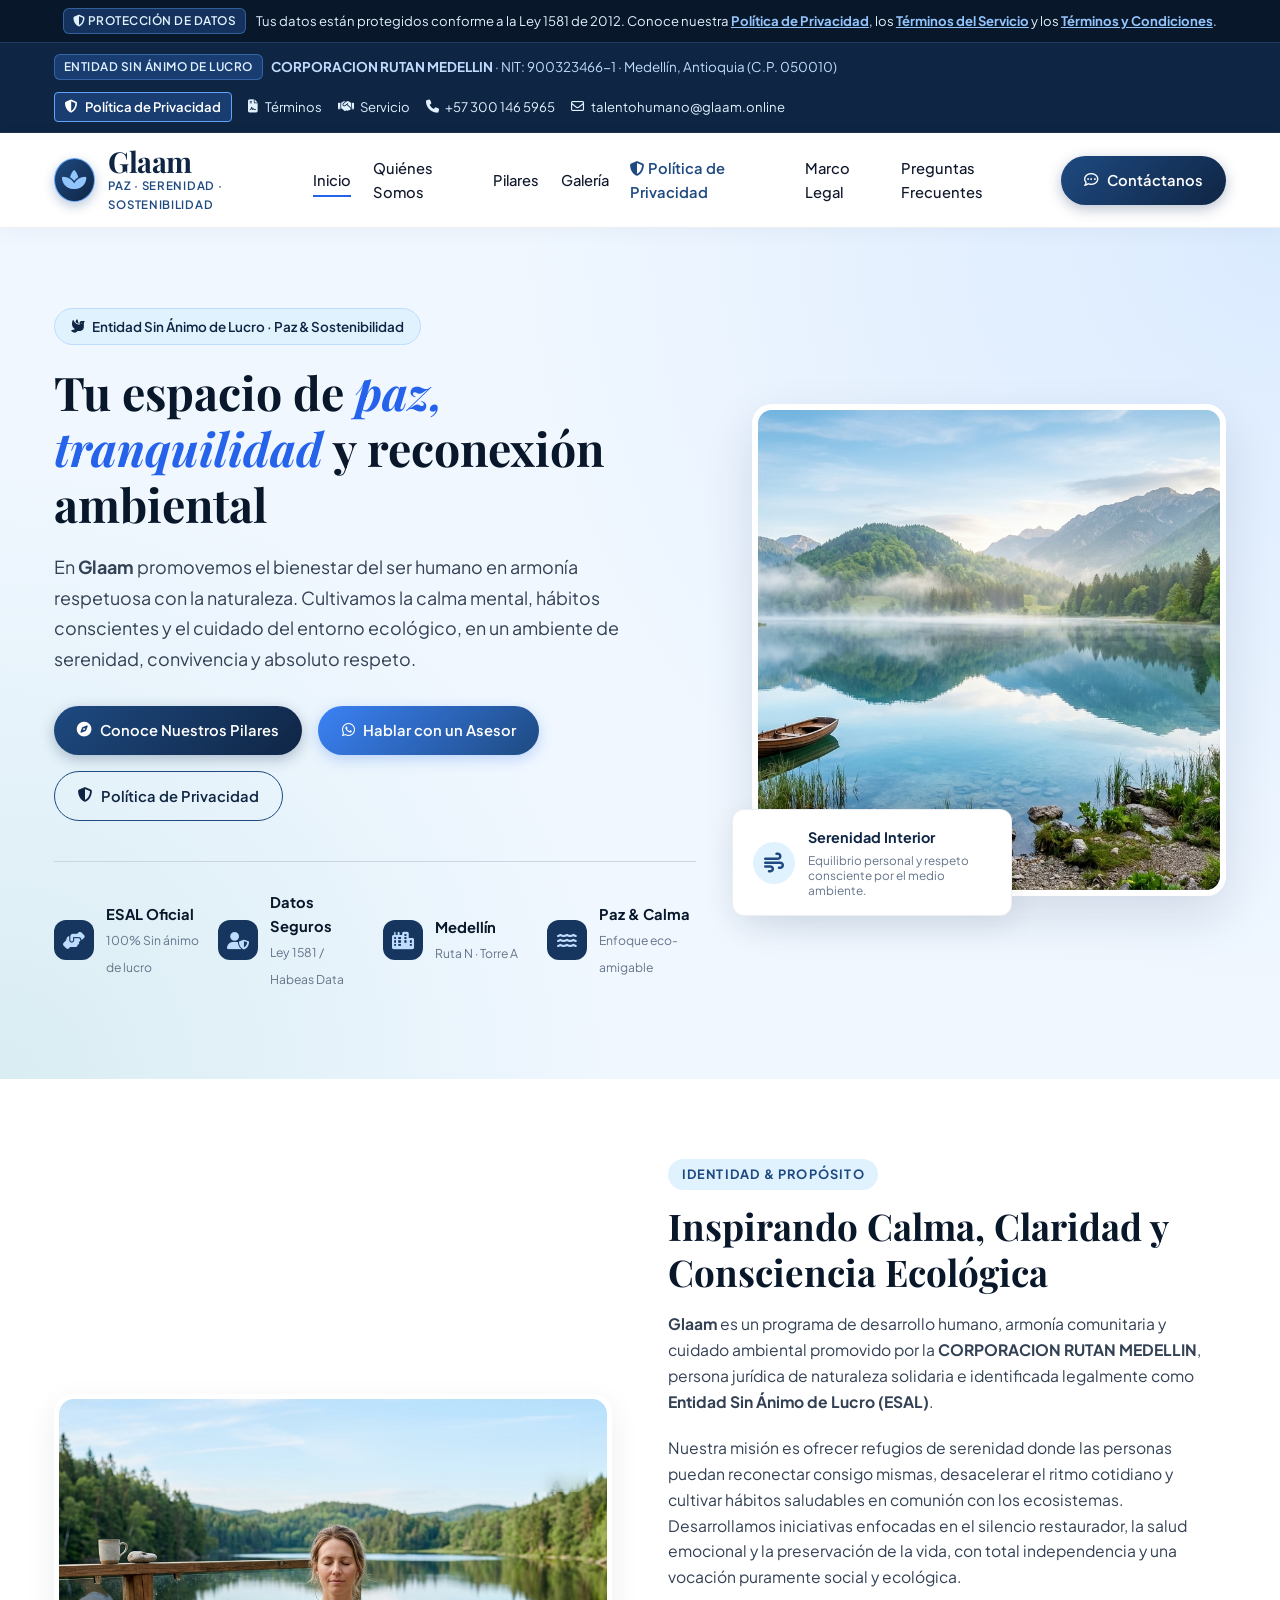
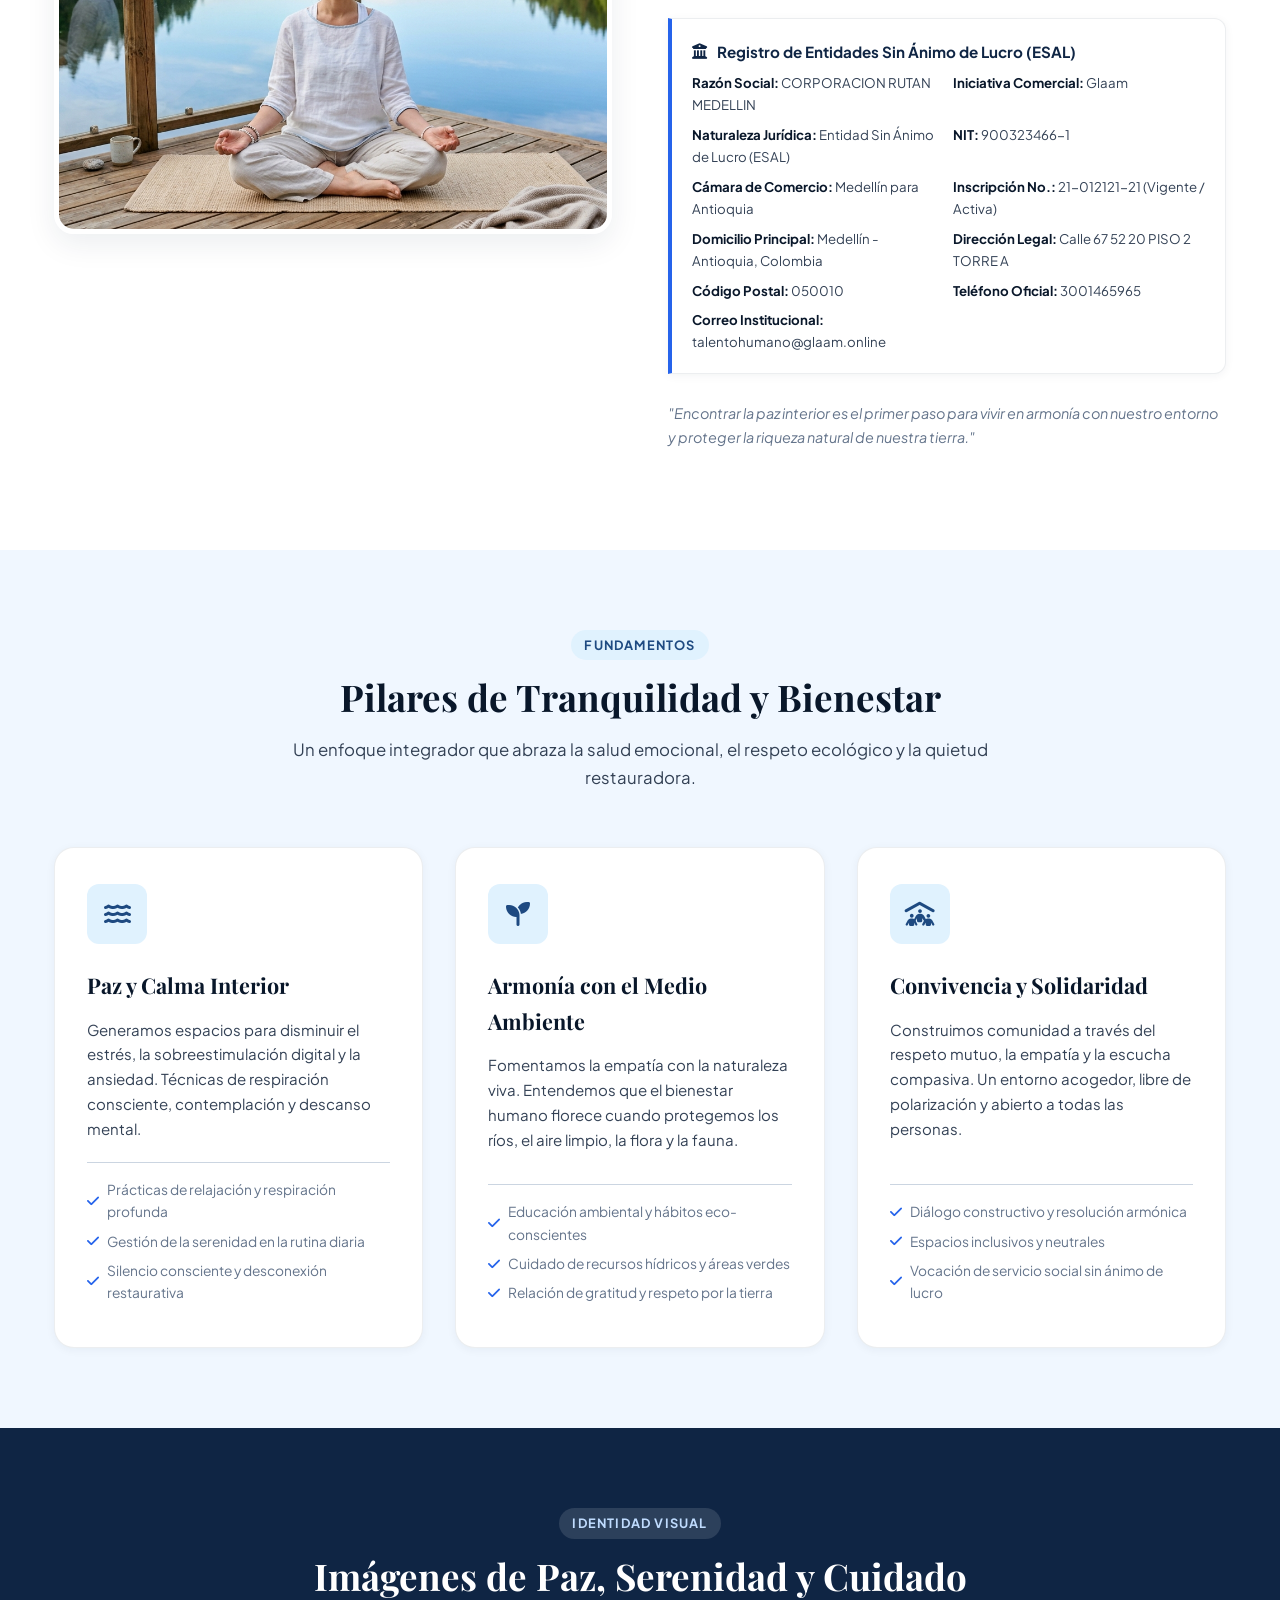
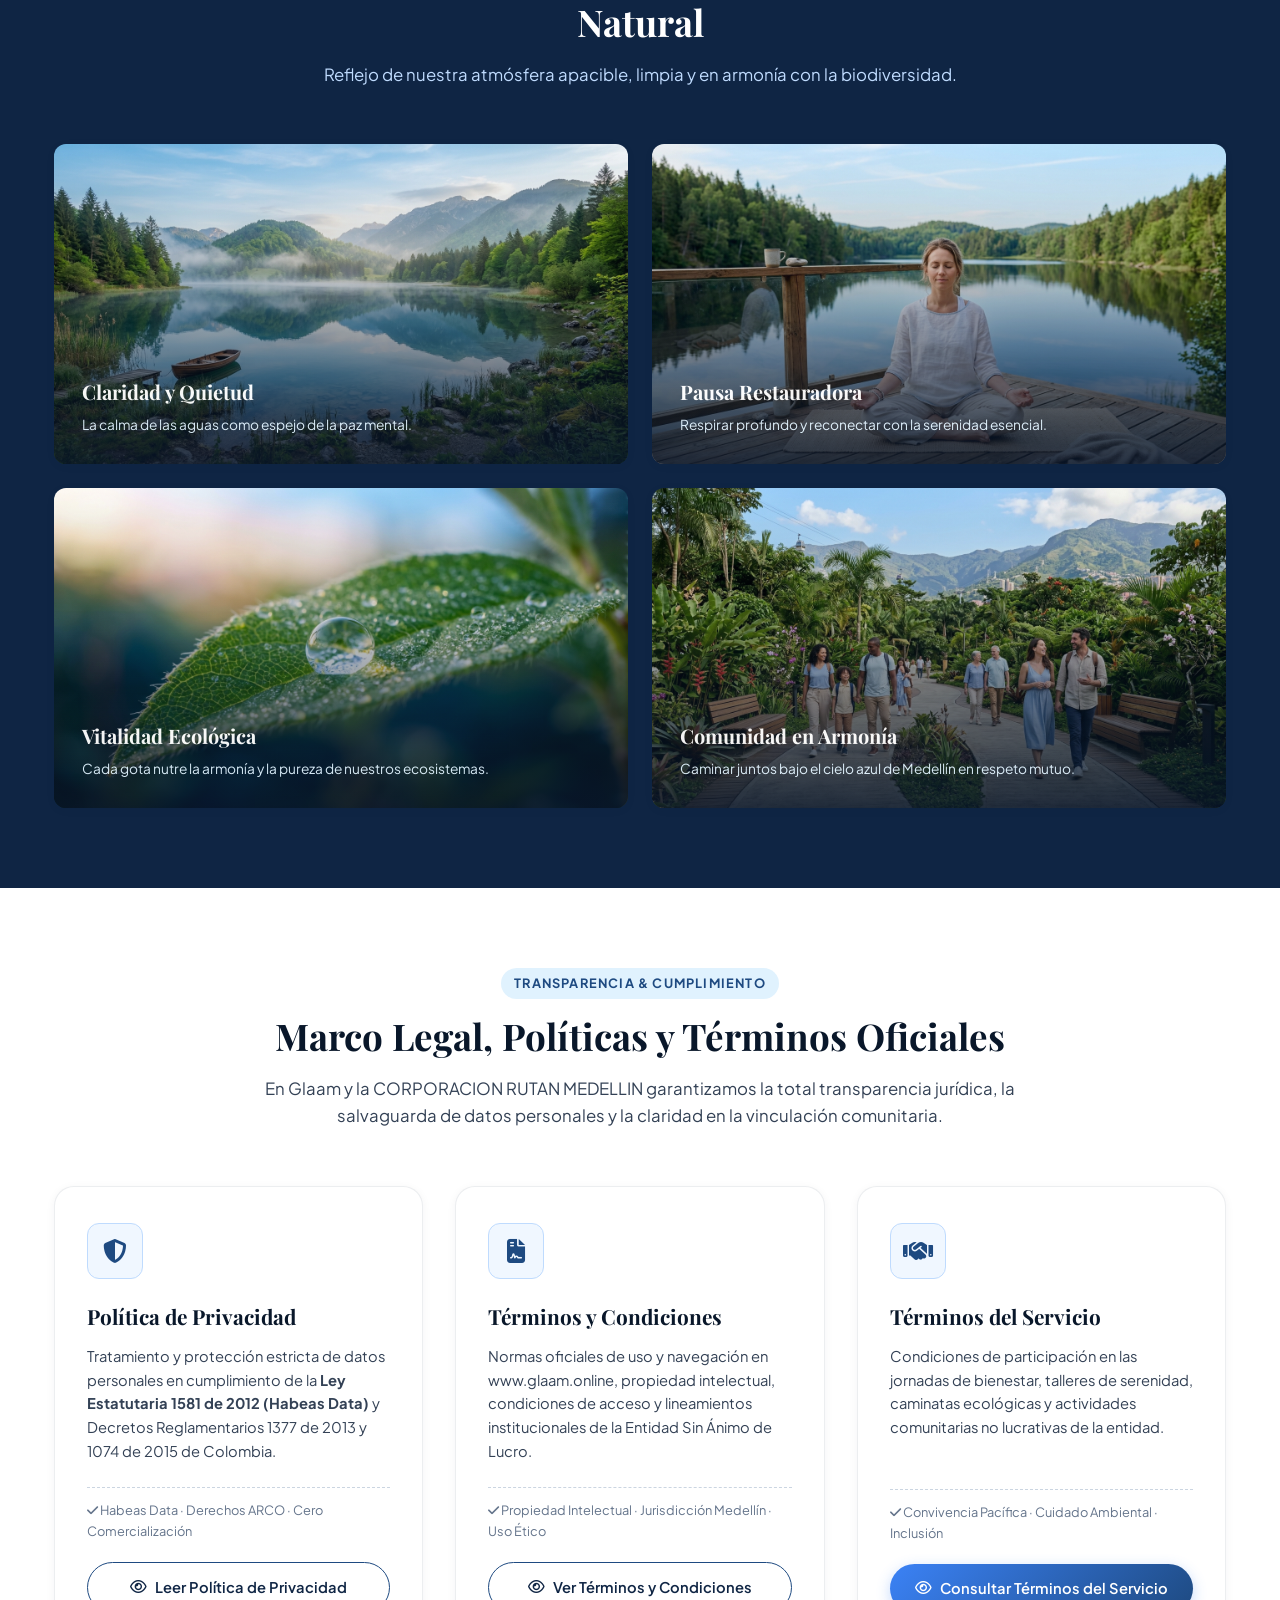
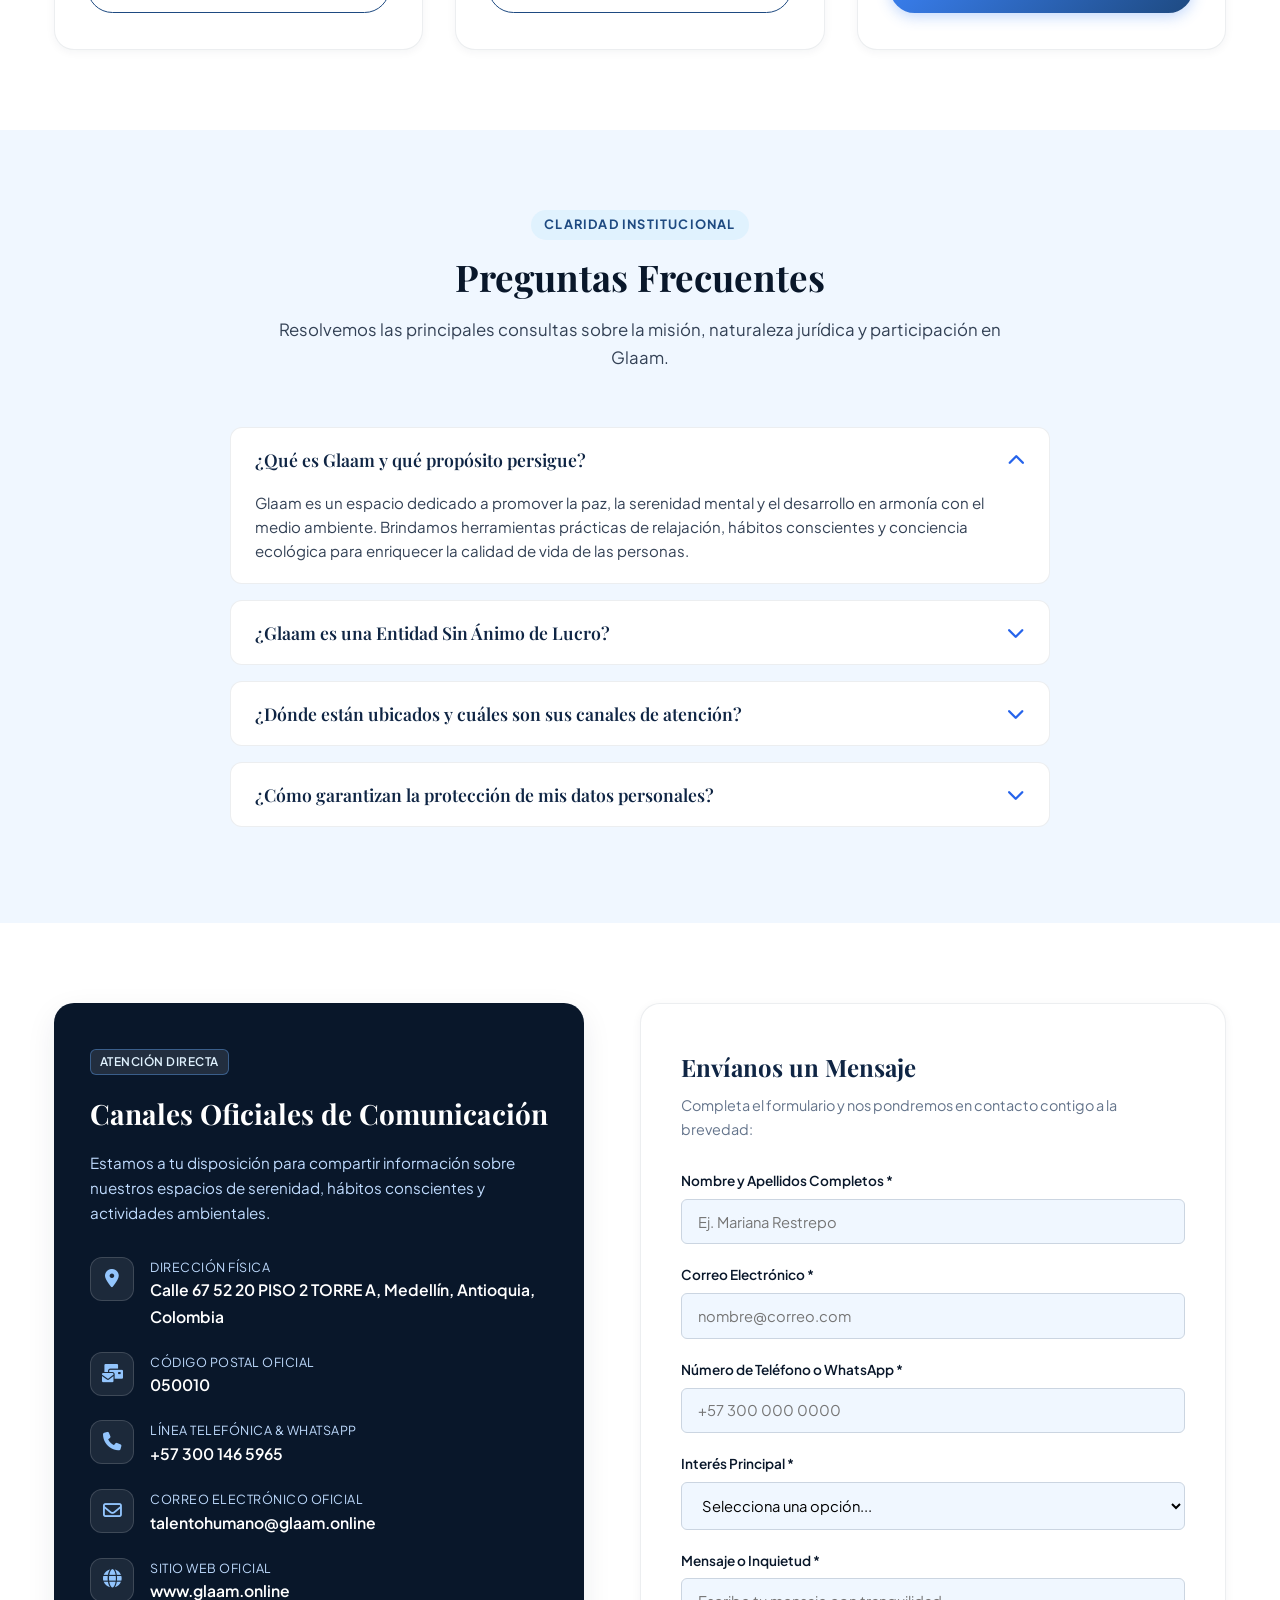
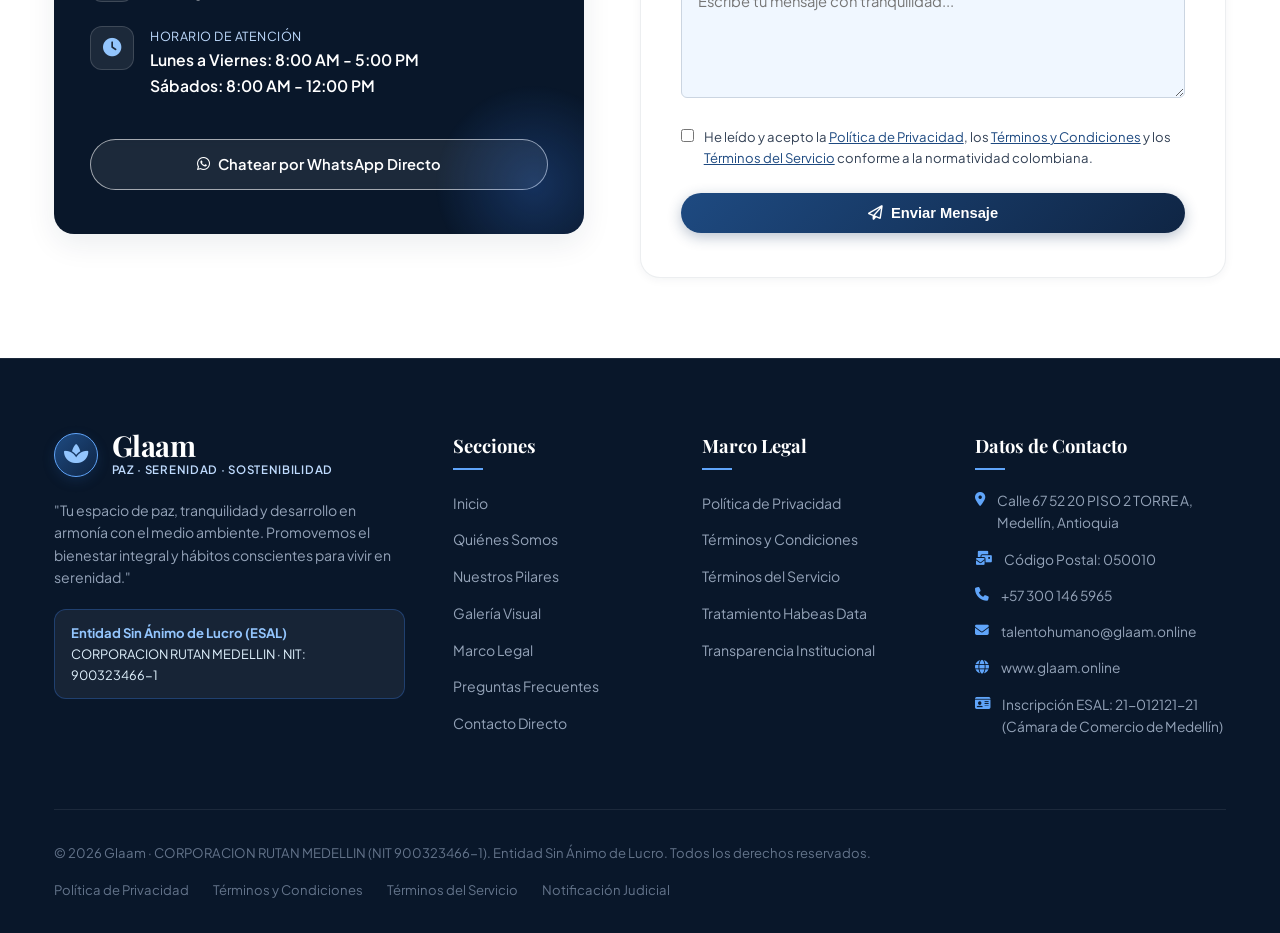
==== commit 8905b822: "Agregar codigo postal oficial 050010 de forma explicita en todas las secciones" ====
--- a/index.html
+++ b/index.html
@@ -218,7 +218,8 @@
                             <li><strong>Cámara de Comercio:</strong> Medellín para Antioquia</li>
                             <li><strong>Inscripción No.:</strong> 21-012121-21 (Vigente / Activa)</li>
                             <li><strong>Domicilio Principal:</strong> Medellín - Antioquia, Colombia</li>
-                            <li><strong>Dirección Legal:</strong> Calle 67 52 20 PISO 2 TORRE A (C.P. 050010)</li>
+                            <li><strong>Dirección Legal:</strong> Calle 67 52 20 PISO 2 TORRE A</li>
+                            <li><strong>Código Postal:</strong> 050010</li>
                             <li><strong>Teléfono Oficial:</strong> 3001465965</li>
                             <li><strong>Correo Institucional:</strong> talentohumano@glaam.online</li>
                         </ul>
@@ -481,8 +482,18 @@
                                 <i class="fa-solid fa-location-dot"></i>
                             </div>
                             <div class="channel-details">
-                                <span>Dirección Física y Postal</span>
-                                <strong>Calle 67 52 20 PISO 2 TORRE A, Medellín, Antioquia, Colombia (C.P. 050010)</strong>
+                                <span>Dirección Física</span>
+                                <strong>Calle 67 52 20 PISO 2 TORRE A, Medellín, Antioquia, Colombia</strong>
+                            </div>
+                        </div>
+
+                        <div class="channel-item">
+                            <div class="channel-icon">
+                                <i class="fa-solid fa-envelopes-bulk"></i>
+                            </div>
+                            <div class="channel-details">
+                                <span>Código Postal Oficial</span>
+                                <strong>050010</strong>
                             </div>
                         </div>
 
@@ -639,7 +650,11 @@
                     <ul class="footer-contact-list">
                         <li>
                             <i class="fa-solid fa-location-dot"></i>
-                            <span>Calle 67 52 20 PISO 2 TORRE A, Medellín, Antioquia (C.P. 050010)</span>
+                            <span>Calle 67 52 20 PISO 2 TORRE A, Medellín, Antioquia</span>
+                        </li>
+                        <li>
+                            <i class="fa-solid fa-envelopes-bulk"></i>
+                            <span>Código Postal: 050010</span>
                         </li>
                         <li>
                             <i class="fa-solid fa-phone"></i>
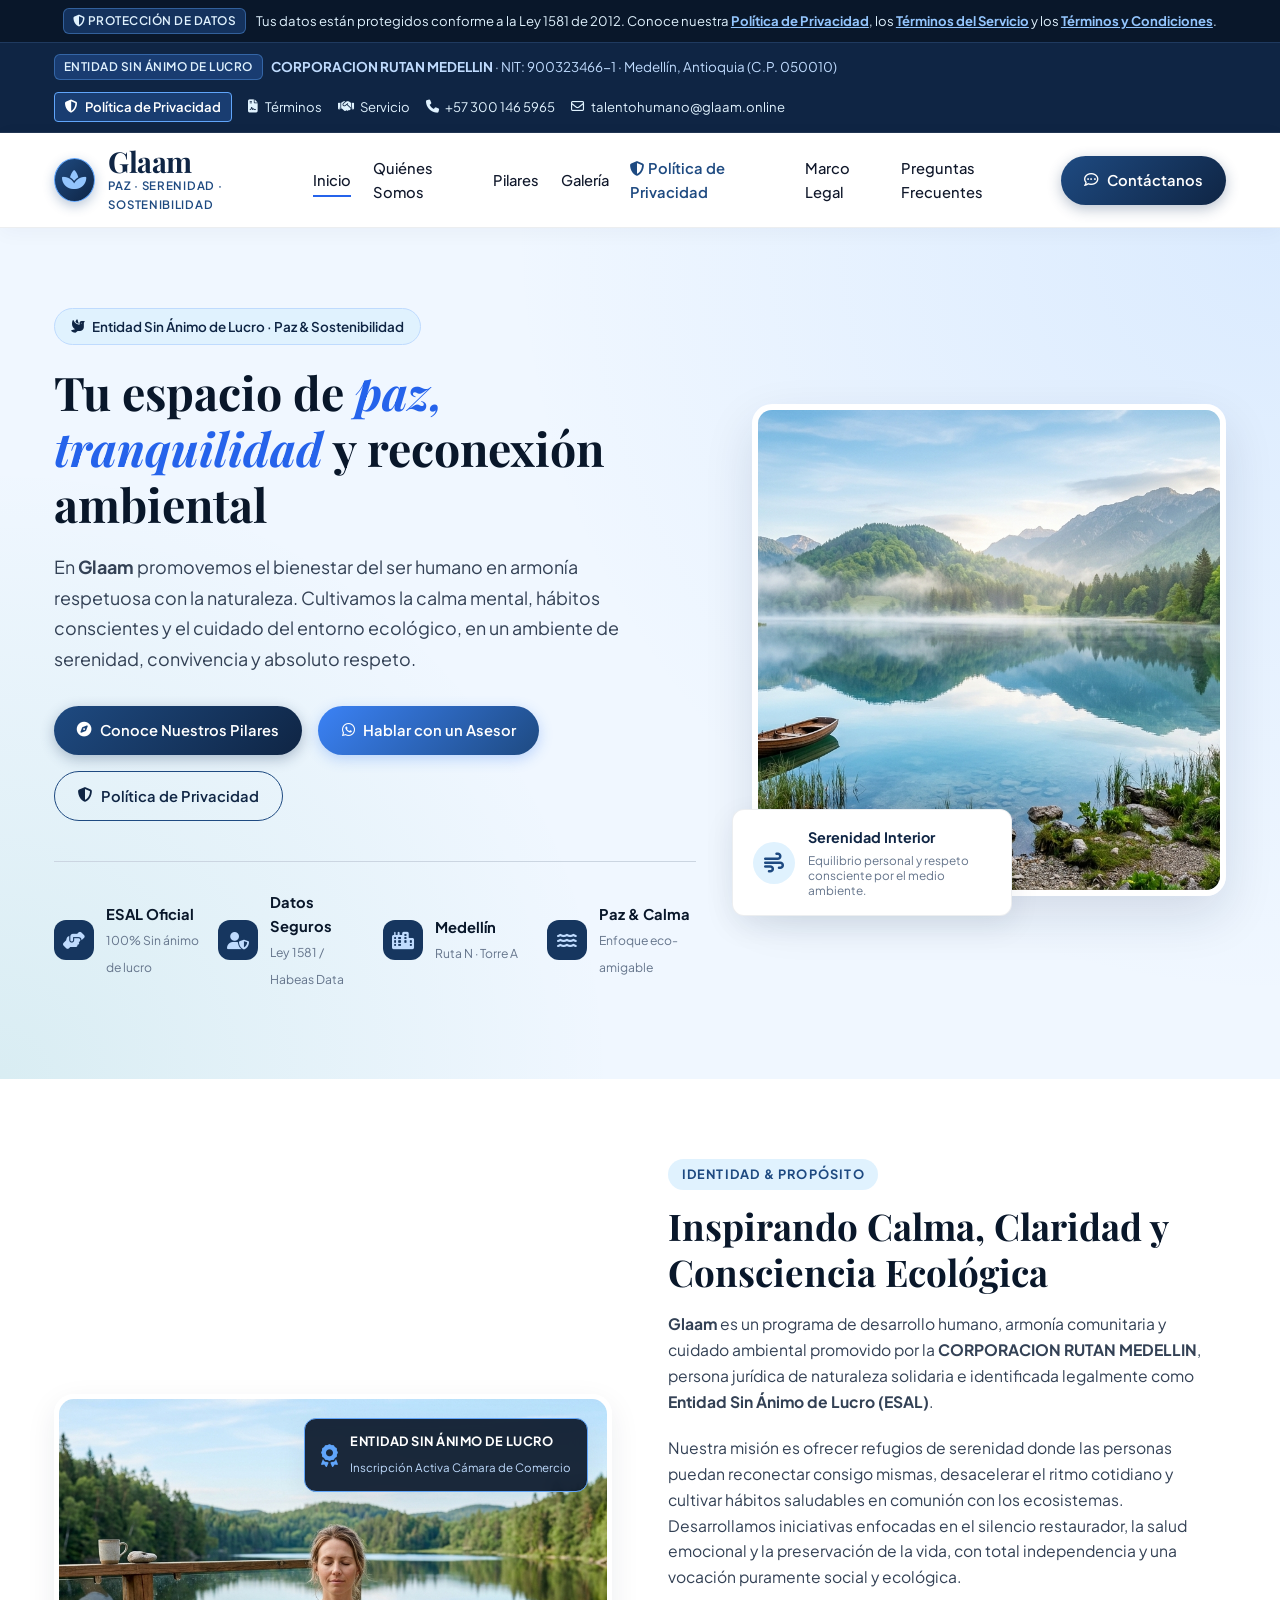
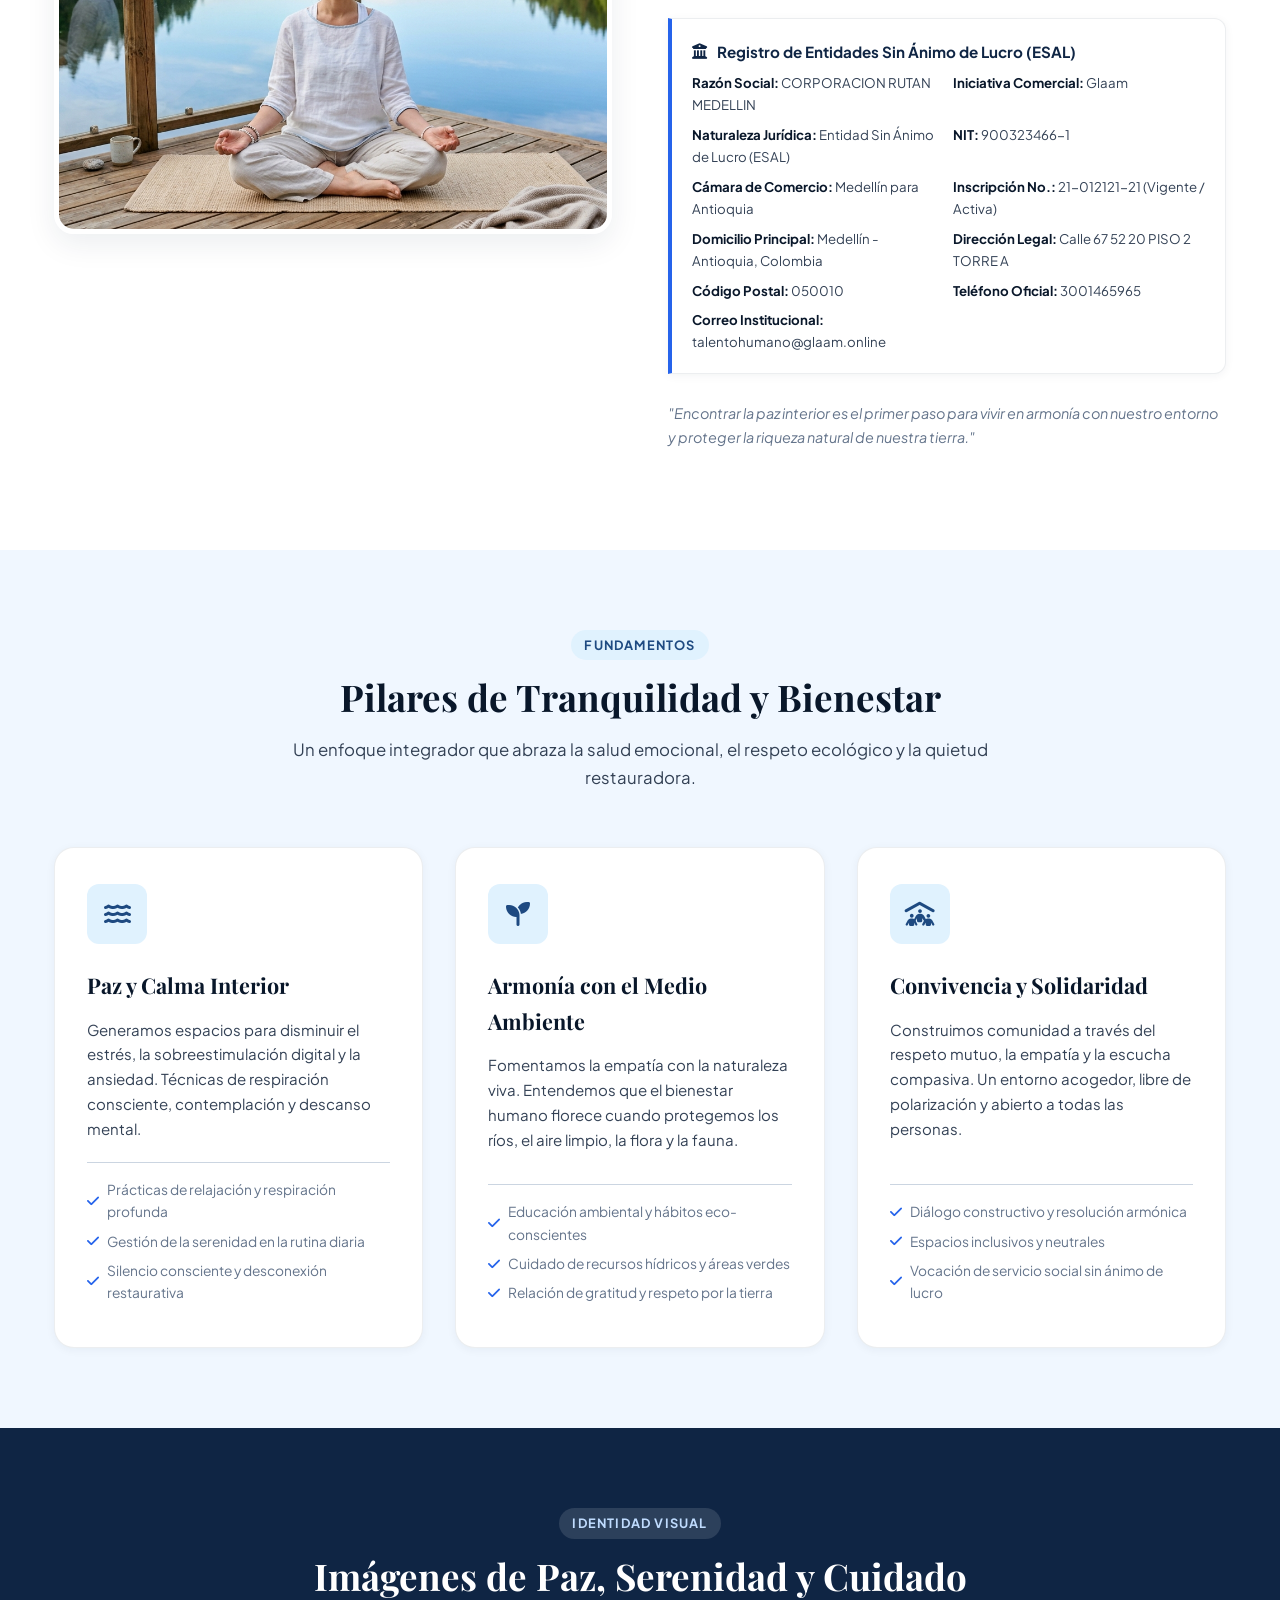
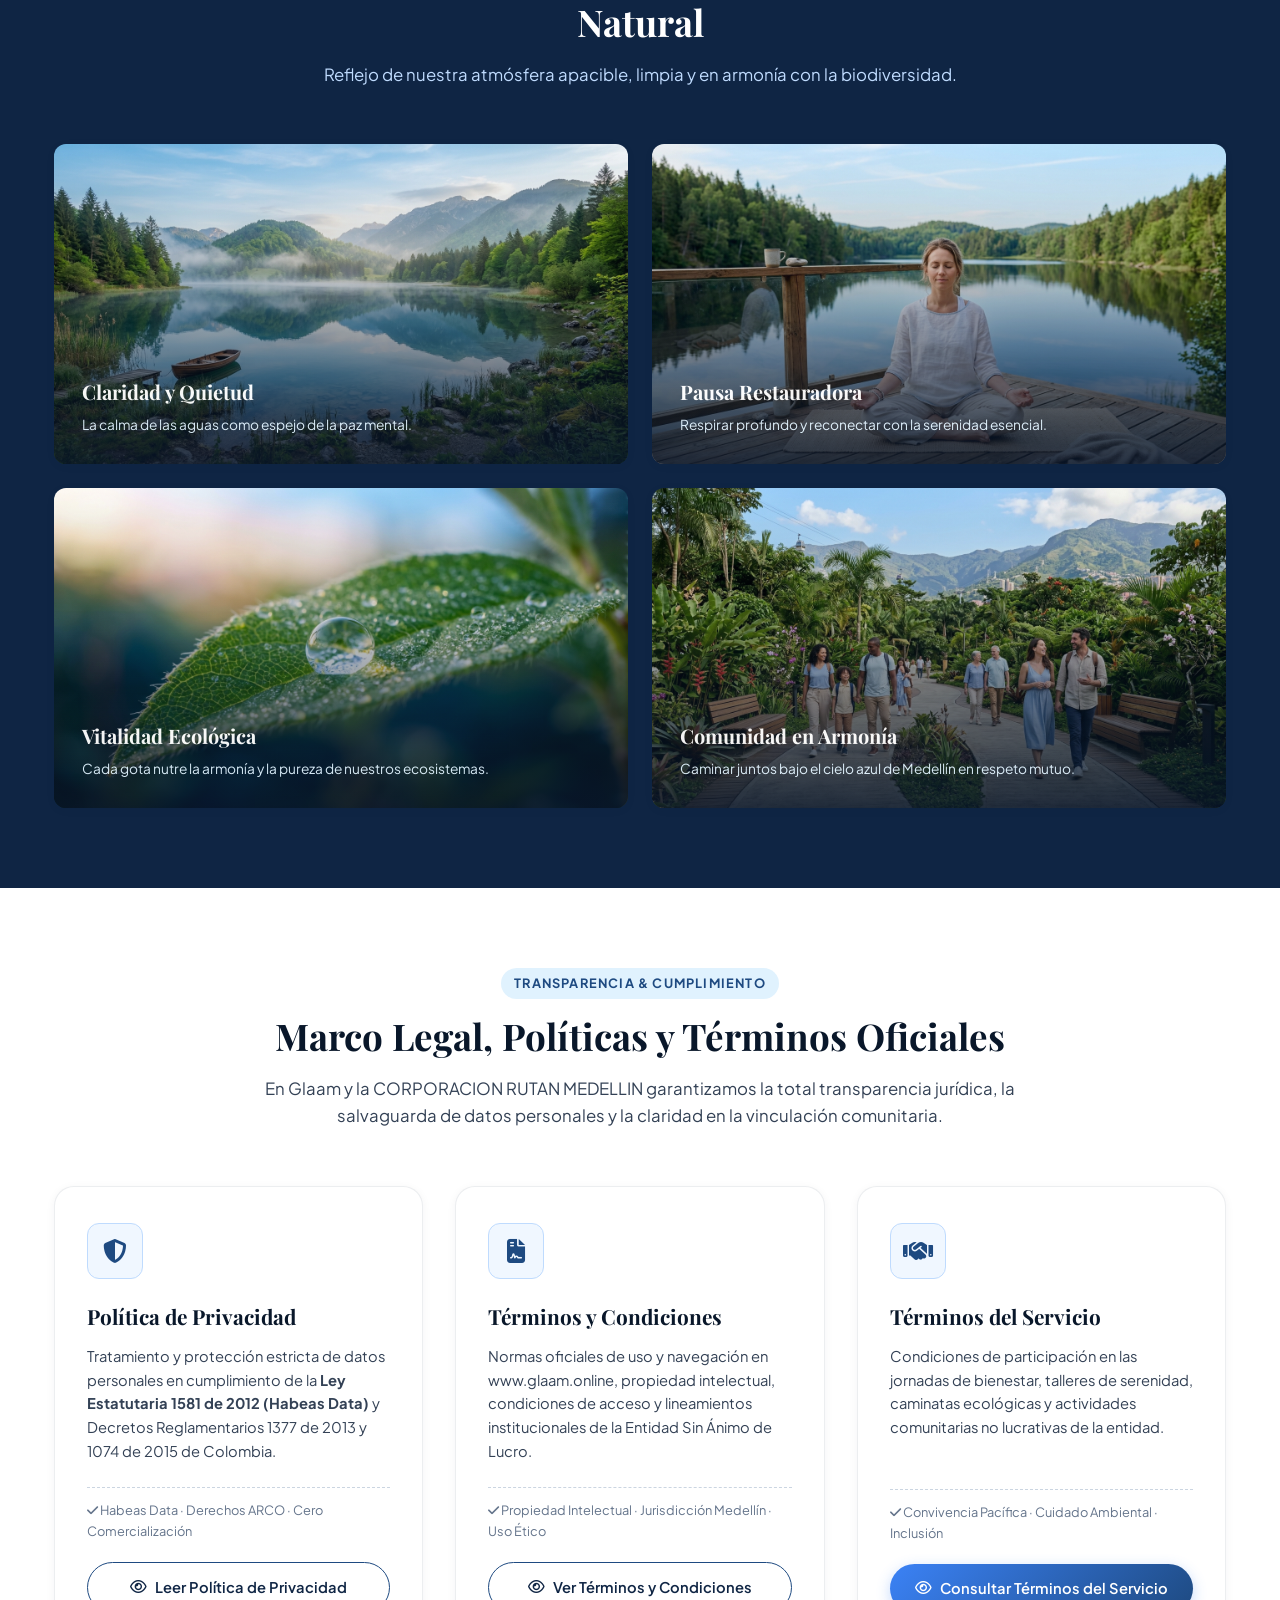
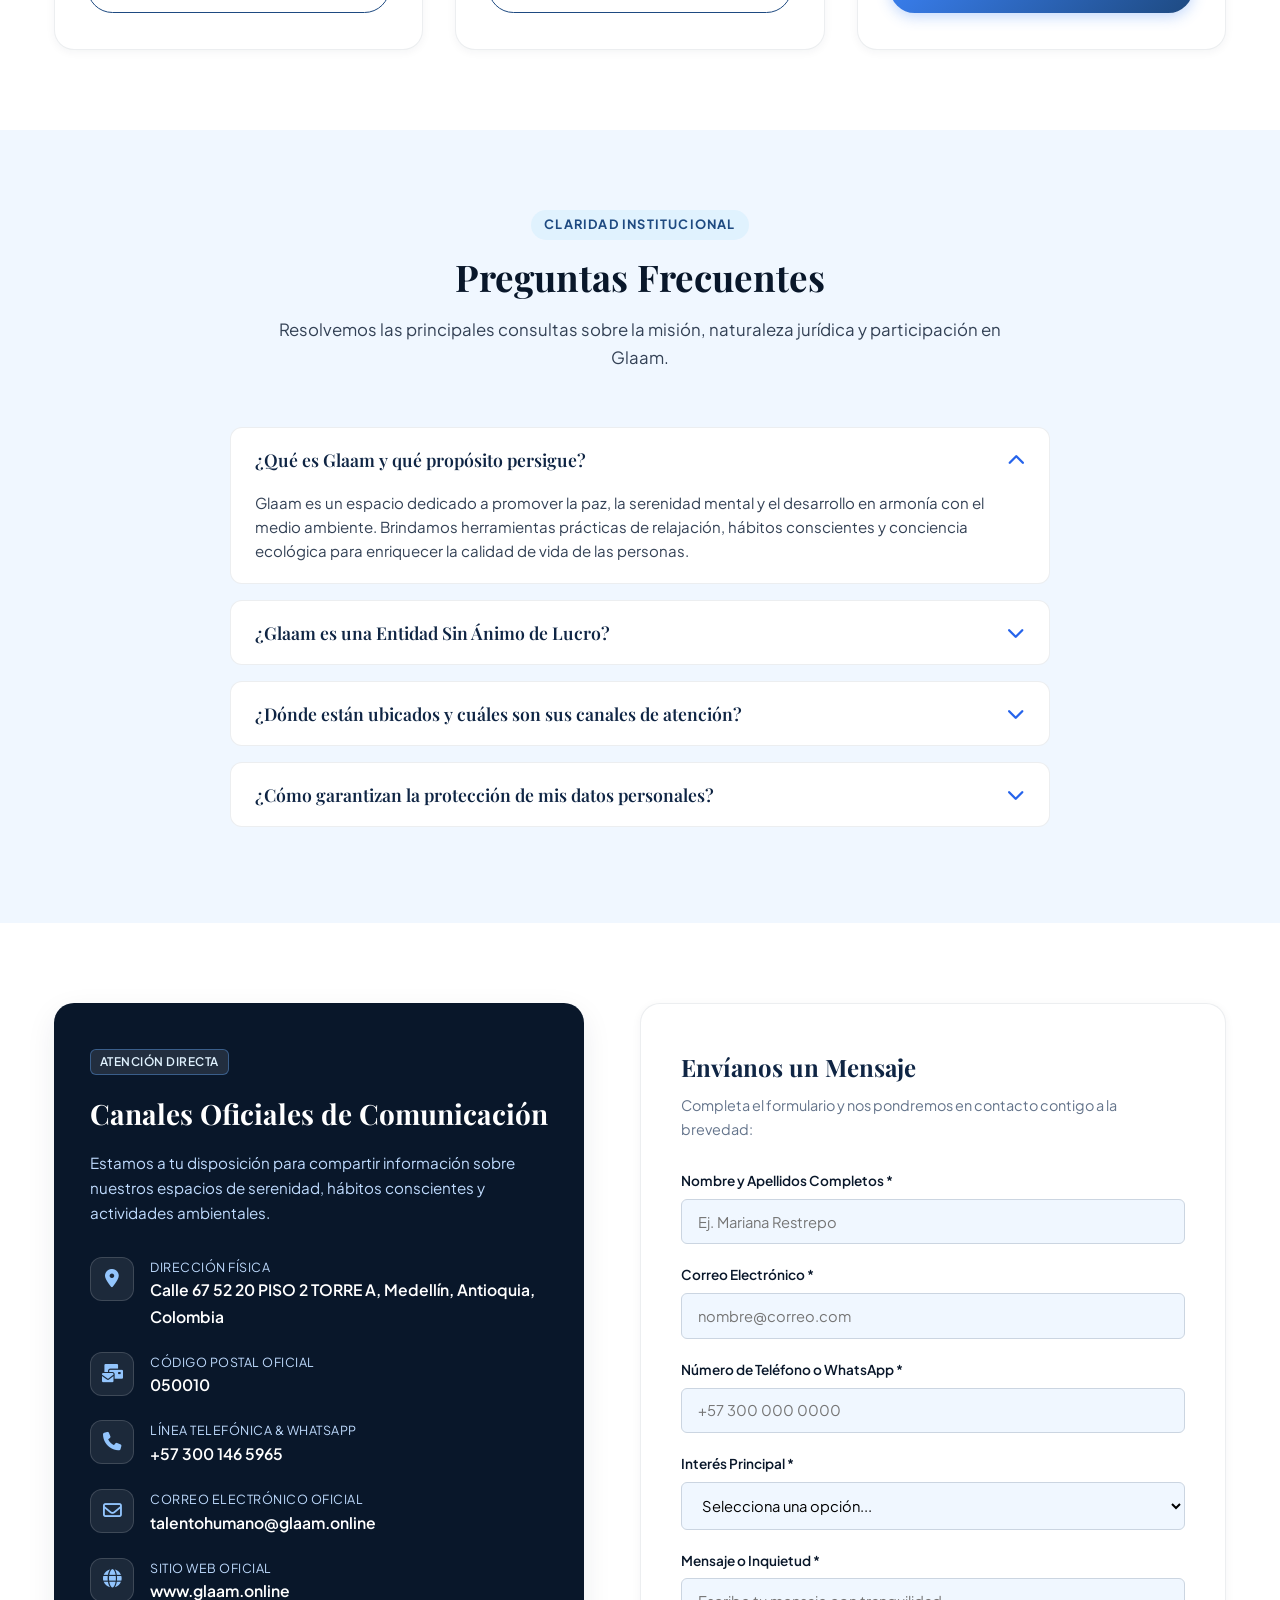
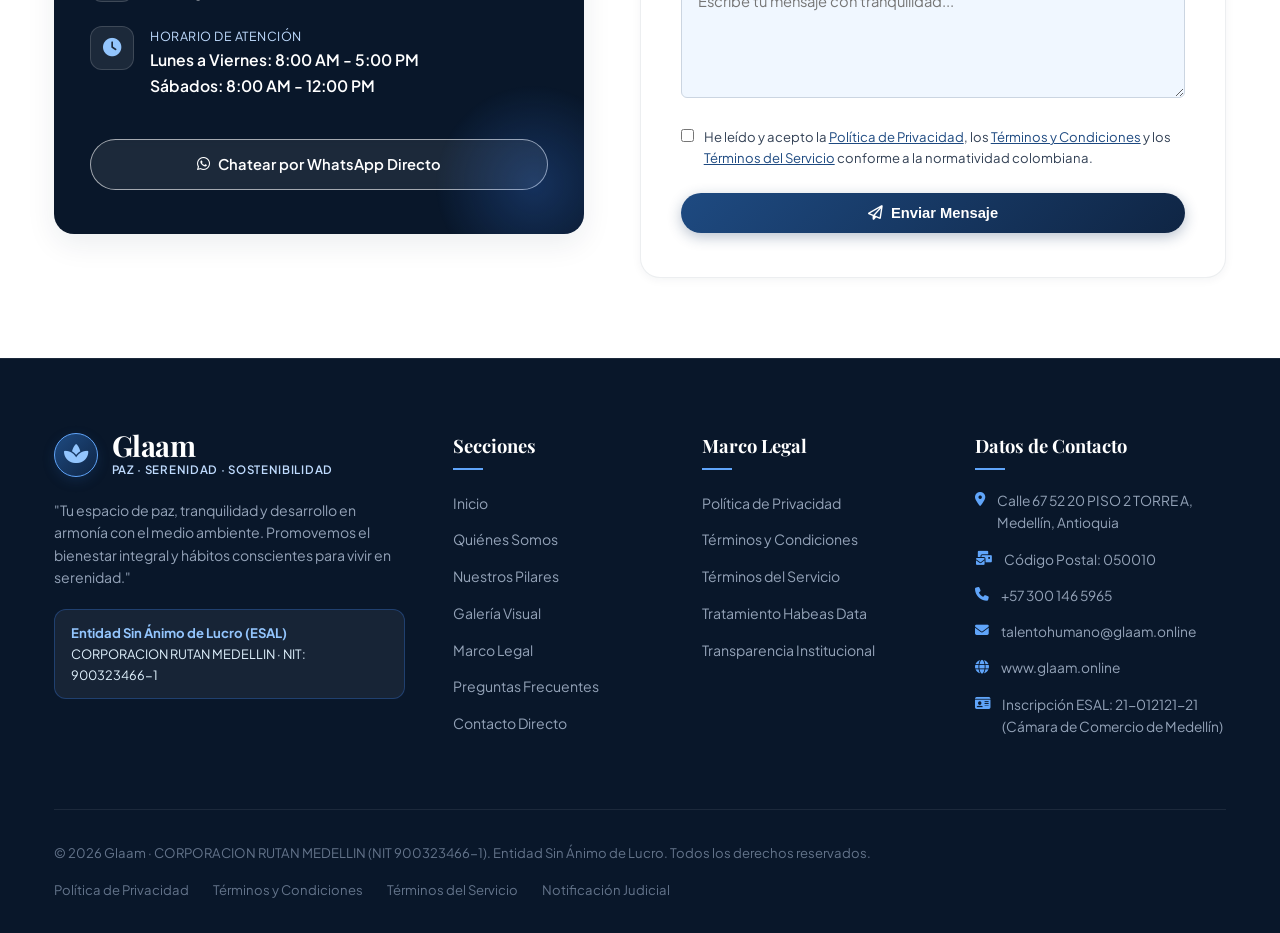
==== commit 4708019c: "Add Facebook domain verification meta tag Added Facebook domain verification meta tag." ====
--- a/index.html
+++ b/index.html
@@ -1,6 +1,7 @@
 <!DOCTYPE html>
 <html lang="es">
 <head>
+    <meta name="facebook-domain-verification" content="gdc5pppdlln8n3auua3yg8jb3j5bbi" />
     <meta charset="UTF-8">
     <meta name="viewport" content="width=device-width, initial-scale=1.0">
     <title>Glaam | Paz, Tranquilidad y Armonía Ambiental · ESAL Medellín</title>
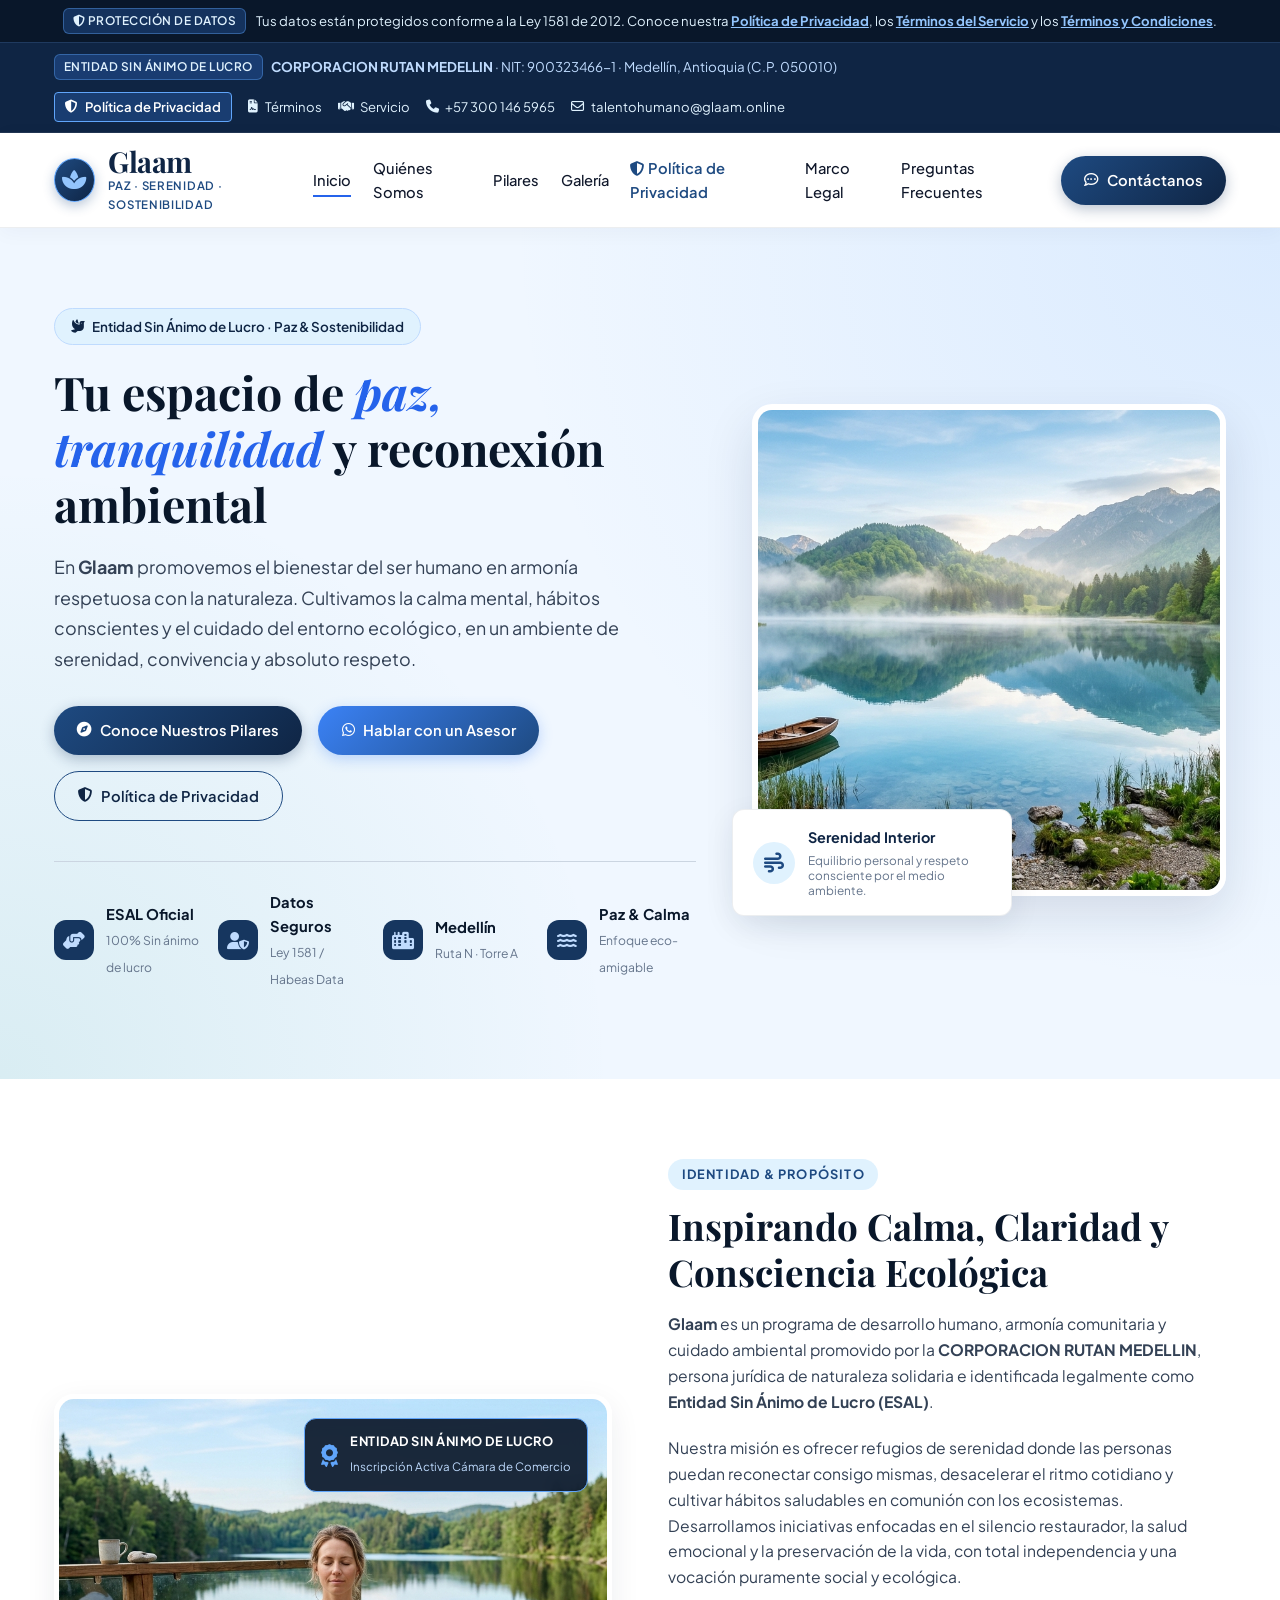
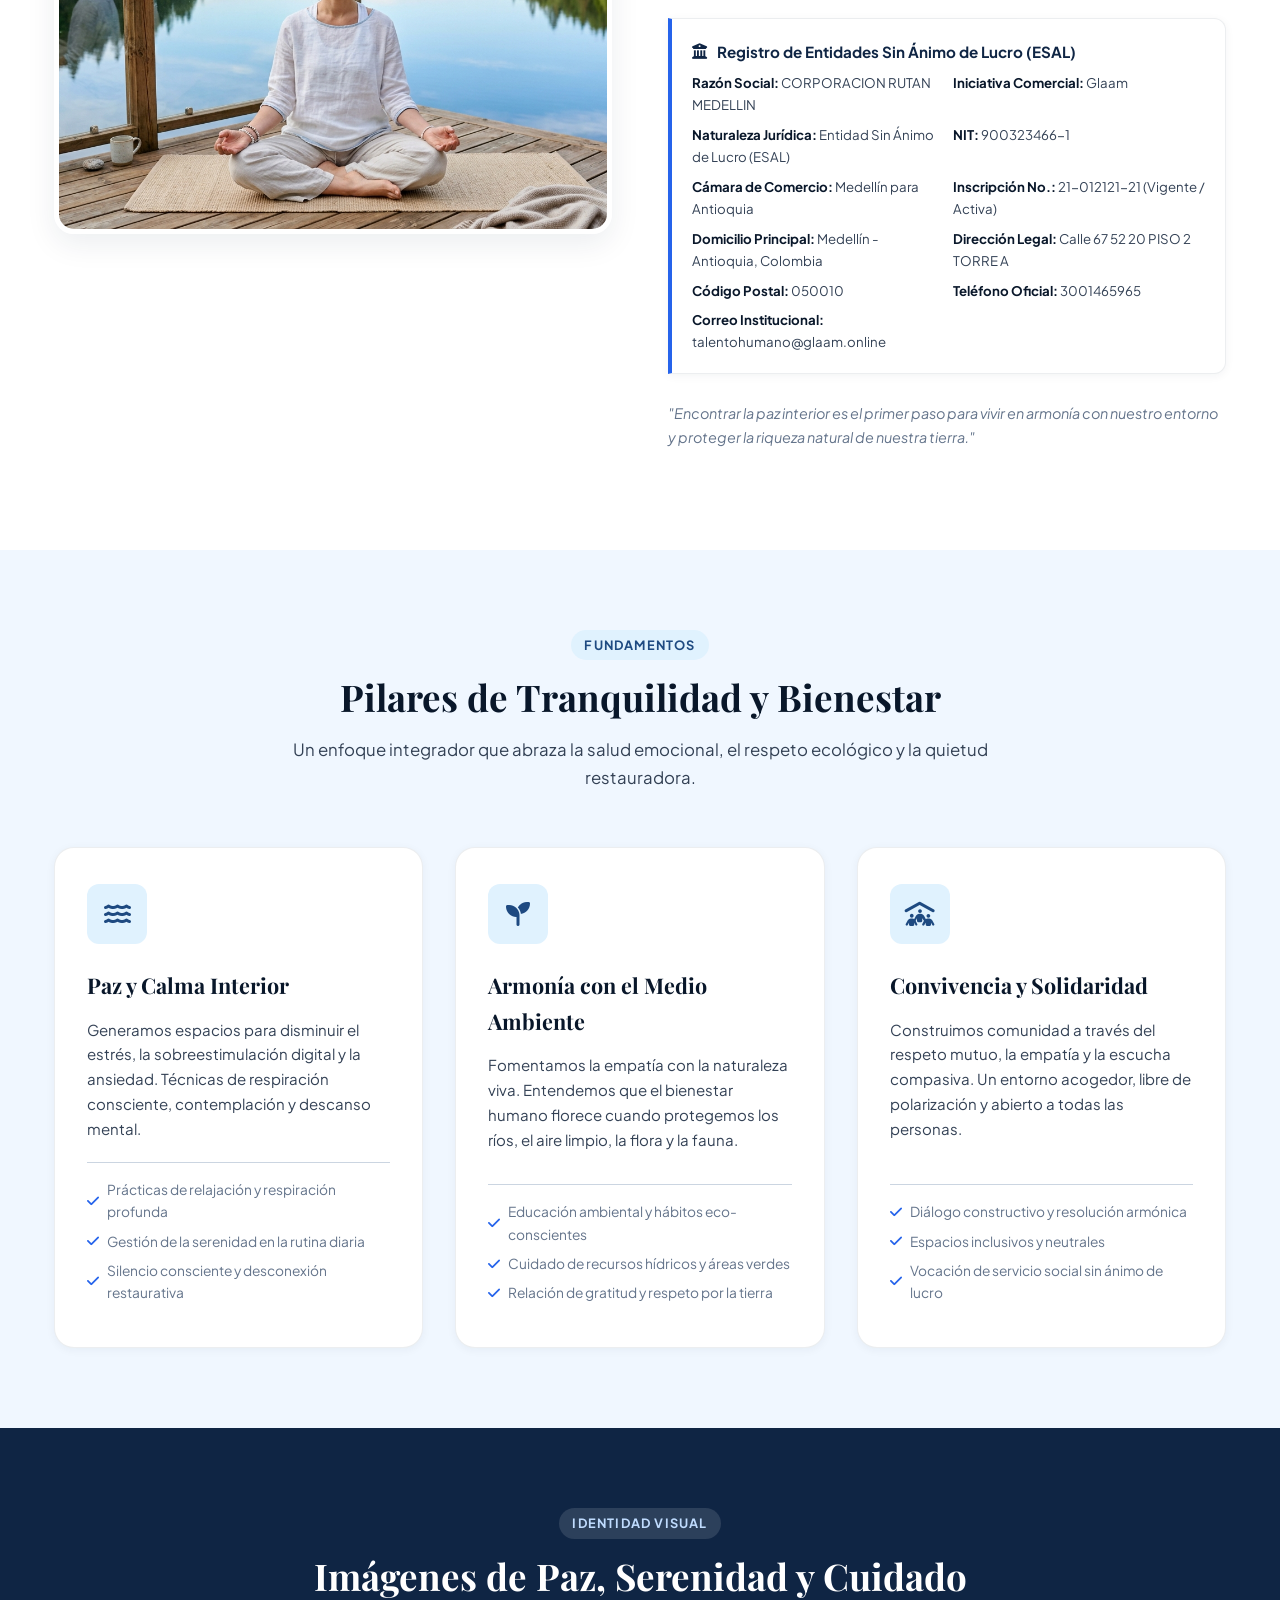
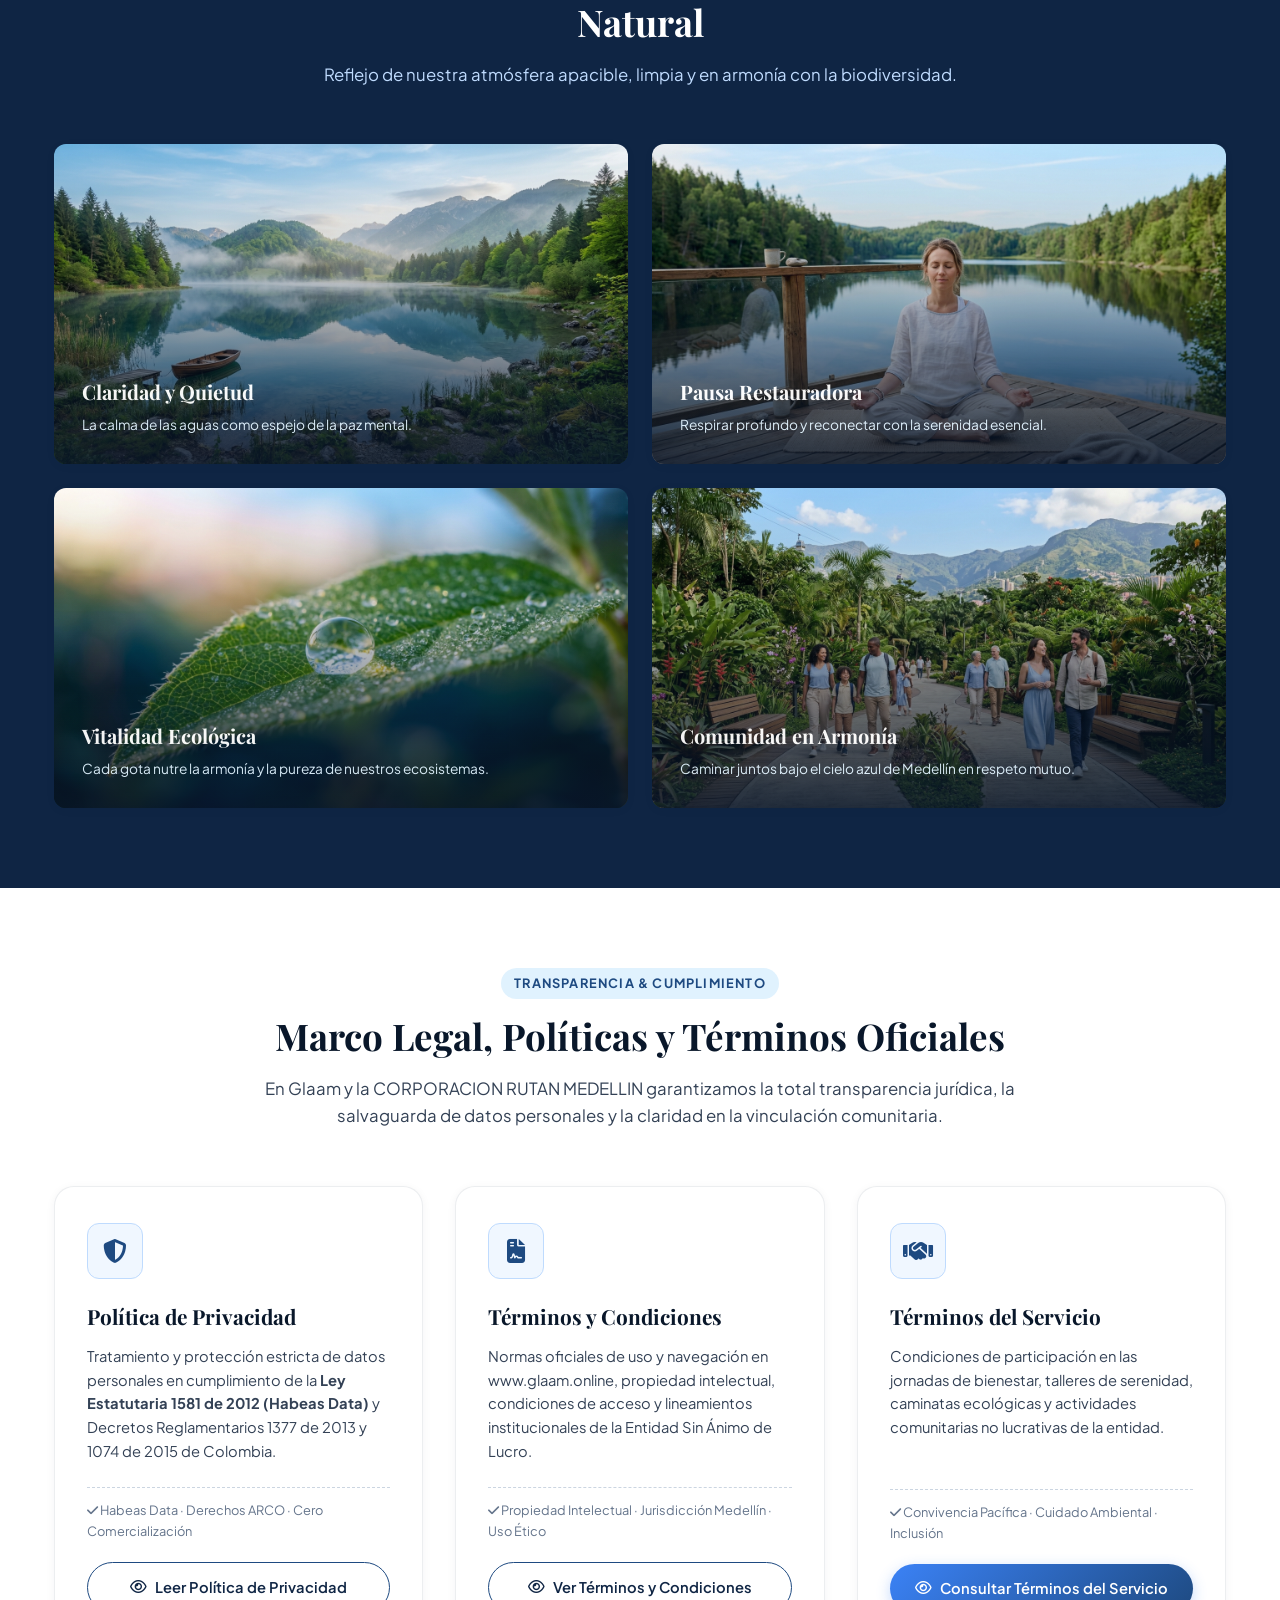
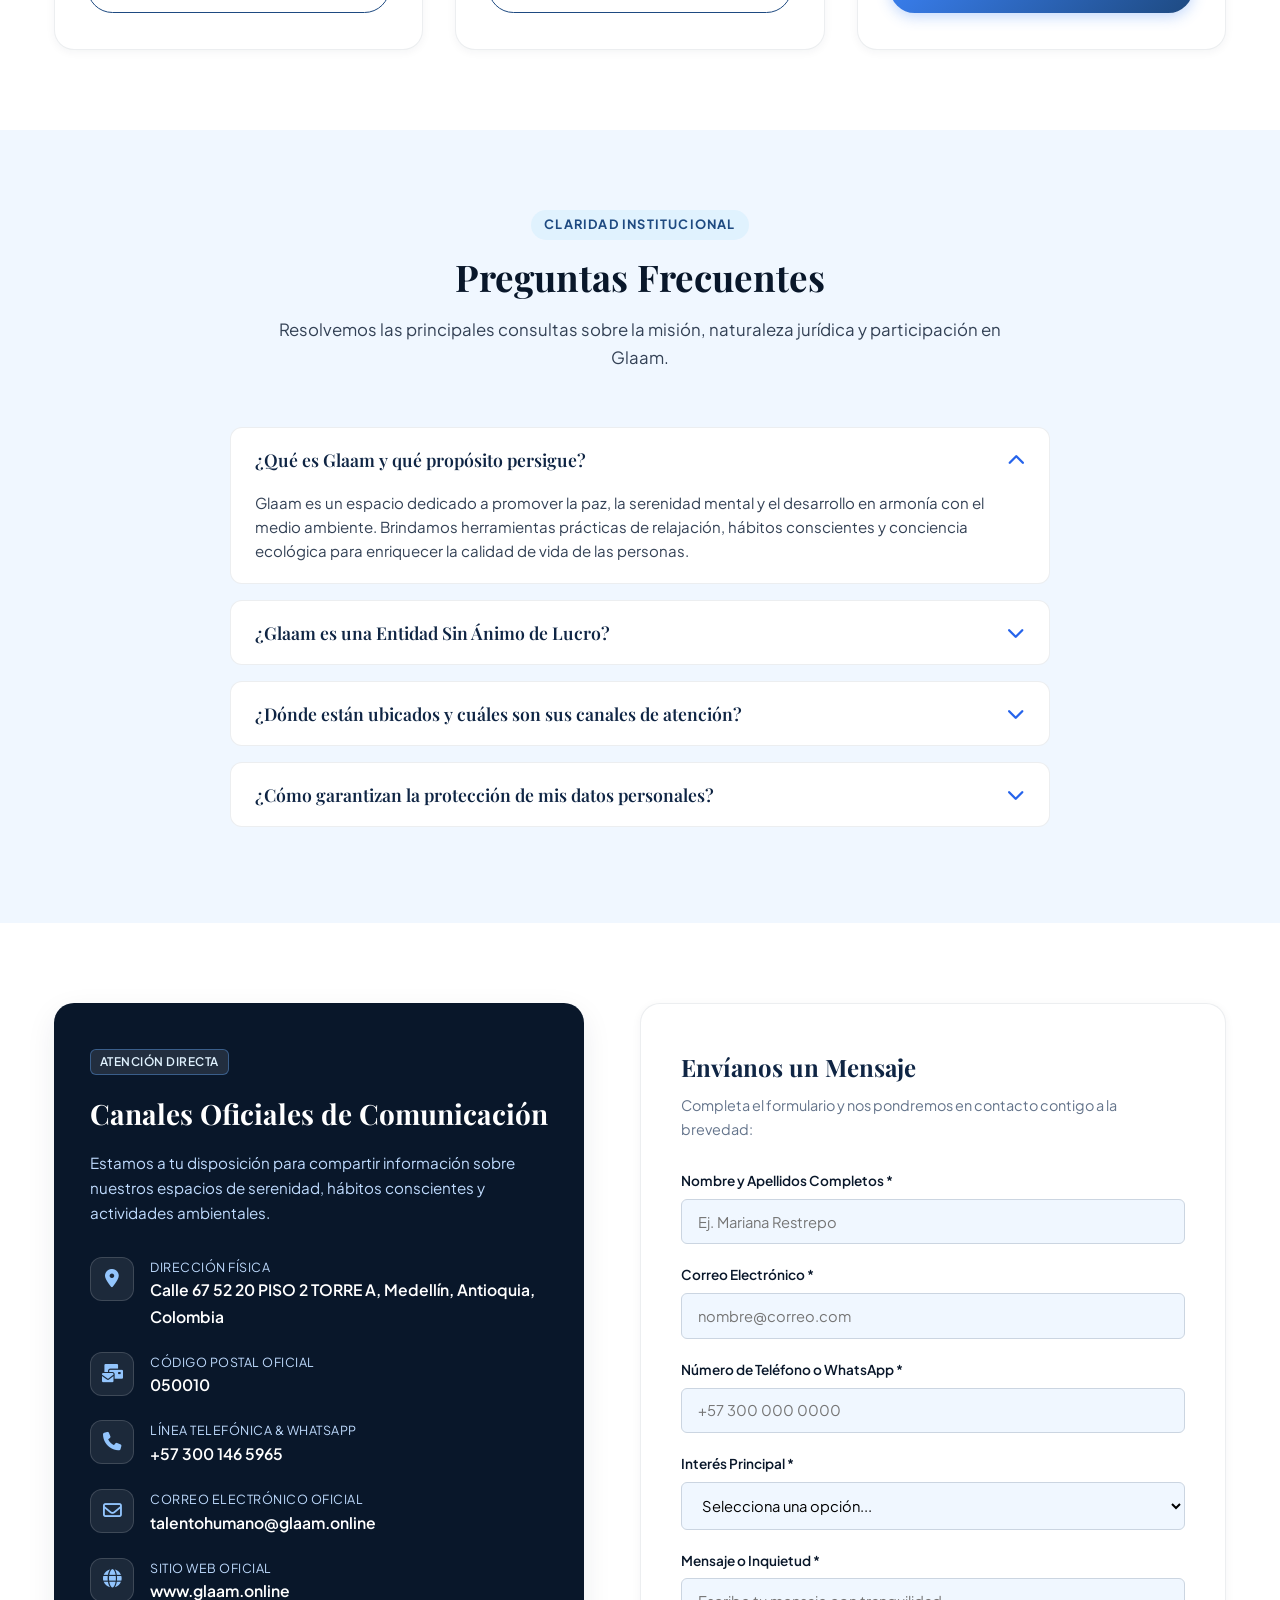
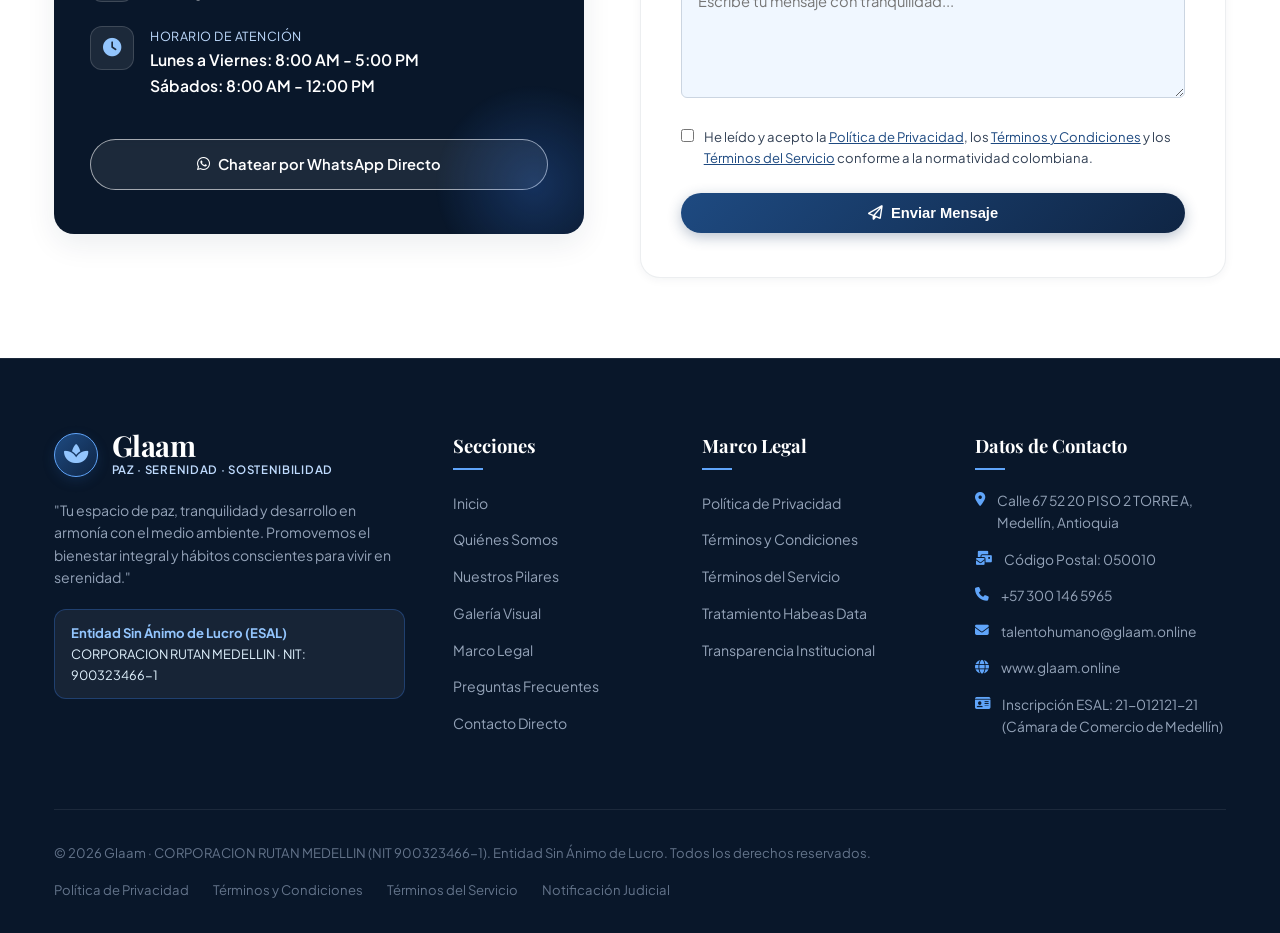
==== commit 7abc017c: "Corregir y estandarizar dominio oficial a www.glaam.online en CNAME y todo el sitio" ====
--- a/index.html
+++ b/index.html
@@ -1,4 +1,4 @@
-<!DOCTYPE html>
+﻿<!DOCTYPE html>
 <html lang="es">
 <head>
     <meta name="facebook-domain-verification" content="gdc5pppdlln8n3auua3yg8jb3j5bbi" />
@@ -11,10 +11,10 @@
 
     <!-- Open Graph / Meta -->
     <meta property="og:type" content="website">
-    <meta property="og:url" content="https://glaam.online/">
+    <meta property="og:url" content="https://www.glaam.online/">
     <meta property="og:title" content="Glaam | Paz, Serenidad y Armonía Ambiental">
     <meta property="og:description" content="Tu espacio de paz, tranquilidad y desarrollo en armonía con el medio ambiente. Entidad Sin Ánimo de Lucro en Medellín.">
-    <meta property="og:image" content="https://glaam.online/glaam_paz_naturaleza_azul.jpg">
+    <meta property="og:image" content="https://www.glaam.online/glaam_paz_naturaleza_azul.jpg">
 
     <!-- Google Fonts -->
     <link rel="preconnect" href="https://fonts.googleapis.com">
@@ -524,7 +524,7 @@
                             </div>
                             <div class="channel-details">
                                 <span>Sitio Web Oficial</span>
-                                <a href="https://glaam.online" target="_blank" rel="noopener">www.glaam.online</a>
+                                <a href="https://www.glaam.online" target="_blank" rel="noopener">www.glaam.online</a>
                             </div>
                         </div>
 
@@ -693,3 +693,4 @@
     <script src="app.js"></script>
 </body>
 </html>
+
